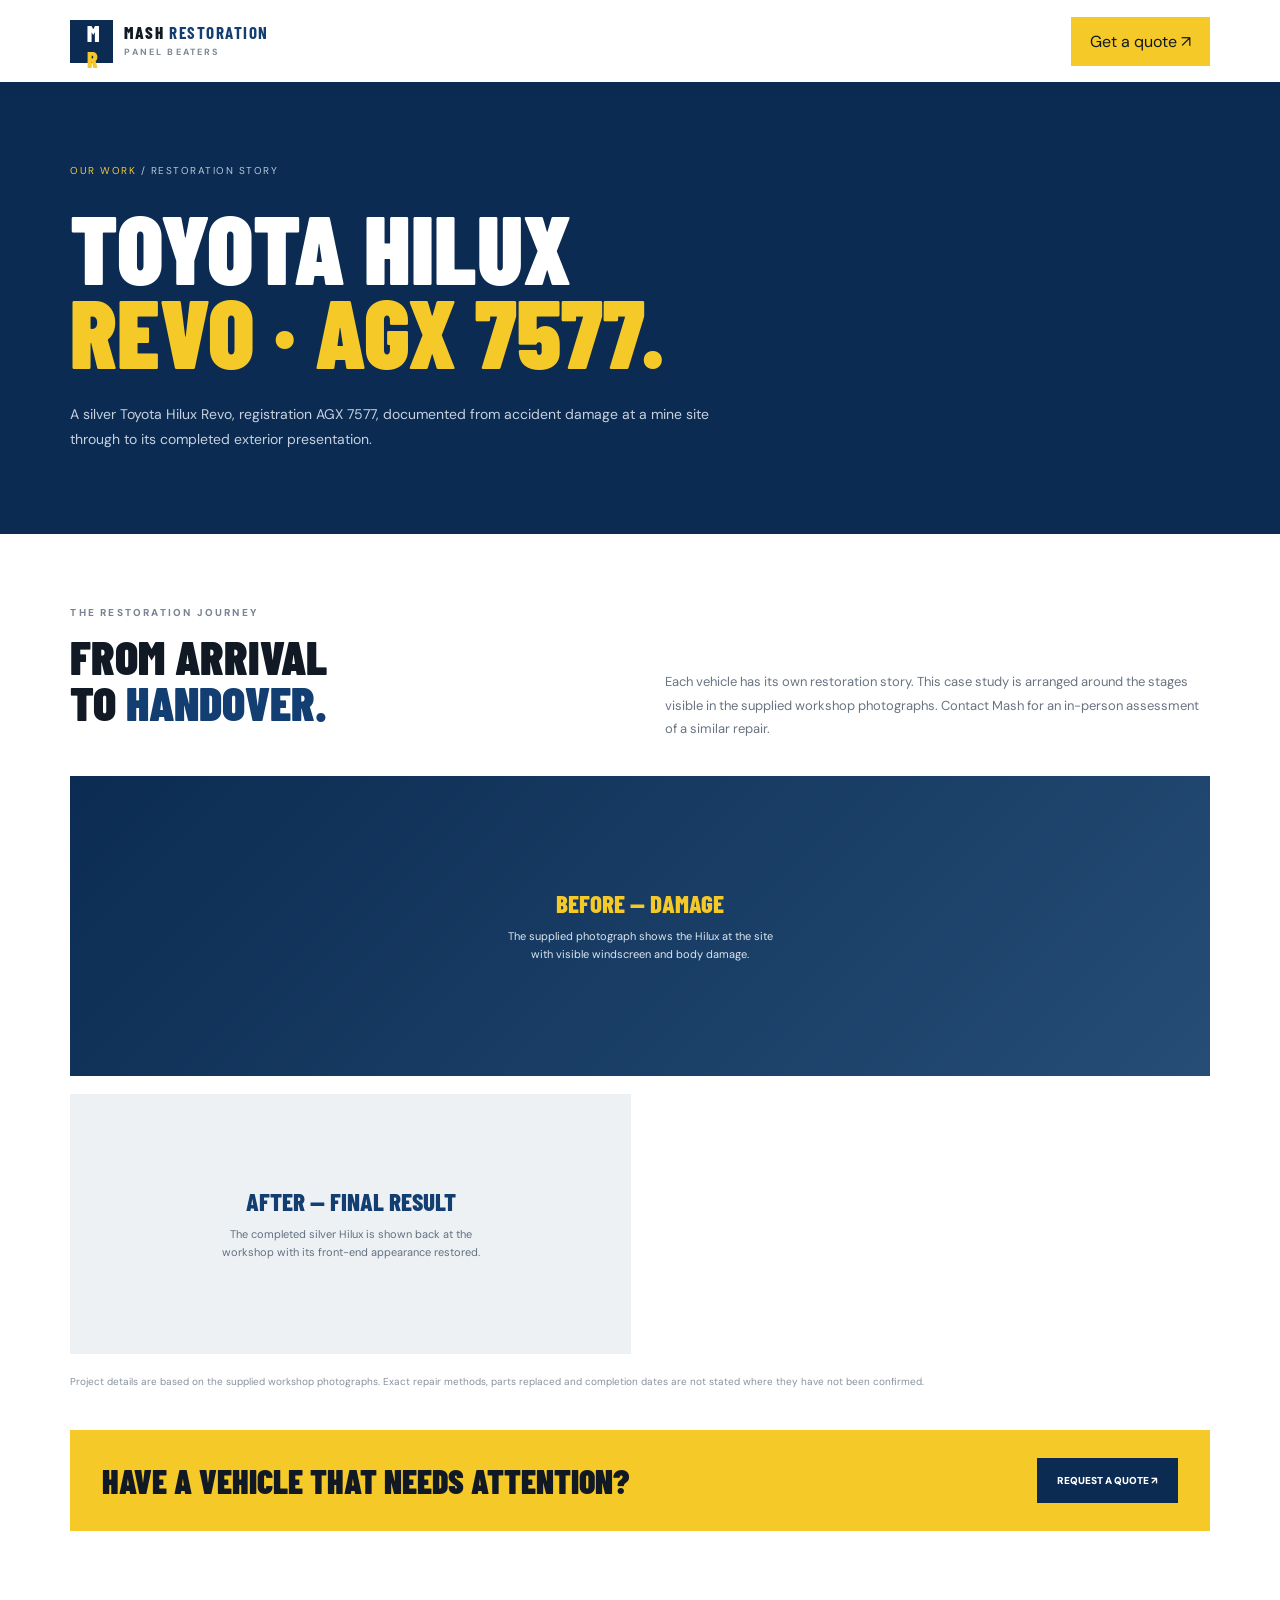
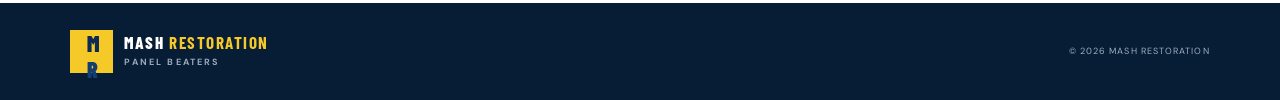
==== hilux-agx7577.html @ 25df12a5 "Add dedicated hilux-agx7577 case study" ====
<!doctype html><html lang="en"><head><meta charset="utf-8"><meta name="viewport" content="width=device-width,initial-scale=1"><meta name="theme-color" content="#0b2b52"><meta name="description" content="TOYOTA HILUX<br><em>REVO · AGX 7577.</em> restoration by Mash Restoration Panel Beaters, Bulawayo."><title>TOYOTA HILUX<br><em>REVO · AGX 7577.</em> | Mash Restoration</title><link rel="preconnect" href="https://fonts.googleapis.com"><link href="https://fonts.googleapis.com/css2?family=Barlow+Condensed:wght@500;600;700;800;900&family=DM+Sans:wght@400;500;600;700&display=swap" rel="stylesheet"><link rel="stylesheet" href="styles.css"><link rel="stylesheet" href="enhancements.css"></head><body><header class="site-header"><a class="brand" href="index.html"><span class="brand-mark">M<span>R</span></span><span class="brand-name">MASH <b>RESTORATION</b><small>PANEL BEATERS</small></span></a><a class="nav-cta" href="index.html#quote">Get a quote ↗</a></header><section class="detail-hero"><div class="section-wrap"><div class="detail-crumb"><a href="index.html#work">OUR WORK</a> / RESTORATION STORY</div><h1>TOYOTA HILUX<br><em>REVO · AGX 7577.</em></h1><p>A silver Toyota Hilux Revo, registration AGX 7577, documented from accident damage at a mine site through to its completed exterior presentation.</p></div></section><main class="detail-content section-wrap"><div class="detail-intro"><div><div class="section-kicker">THE RESTORATION JOURNEY</div><h2>FROM ARRIVAL<br>TO <span style="color:#123e72">HANDOVER.</span></h2></div><p>Each vehicle has its own restoration story. This case study is arranged around the stages visible in the supplied workshop photographs. Contact Mash for an in-person assessment of a similar repair.</p></div><div class="detail-photo-grid"><article class="detail-photo large"><div><strong>BEFORE — DAMAGE</strong><p>The supplied photograph shows the Hilux at the site with visible windscreen and body damage.</p></div></article><article class="detail-photo "><div><strong>AFTER — FINAL RESULT</strong><p>The completed silver Hilux is shown back at the workshop with its front-end appearance restored.</p></div></article></div><p class="detail-note">Project details are based on the supplied workshop photographs. Exact repair methods, parts replaced and completion dates are not stated where they have not been confirmed.</p><div class="detail-cta"><h2>HAVE A VEHICLE THAT NEEDS ATTENTION?</h2><a href="index.html#quote">REQUEST A QUOTE ↗</a></div></main><footer class="footer"><a class="brand brand-light" href="index.html"><span class="brand-mark">M<span>R</span></span><span class="brand-name">MASH <b>RESTORATION</b><small>PANEL BEATERS</small></span></a><span>© <span id="year"></span> MASH RESTORATION</span></footer><script>document.getElementById('year').textContent=new Date().getFullYear()</script></body></html>
---- styles.css ----
:root{--navy:#0b2b52;--blue:#123e72;--yellow:#f5c928;--ink:#111a24;--muted:#697481;--paper:#f4f5f6;--white:#fff;--line:#dce1e6}*{box-sizing:border-box}html{scroll-behavior:smooth;scroll-padding-top:90px}body{margin:0;color:var(--ink);font-family:"DM Sans",sans-serif;background:#fff}a{color:inherit;text-decoration:none}button,input,textarea,select{font:inherit}.topbar{height:34px;background:#071c35;color:#c9d5e2;display:flex;justify-content:space-between;align-items:center;padding:0 5.5%;font-size:10px;letter-spacing:.08em}.topbar a{color:var(--yellow);font-weight:700}.site-header{height:82px;padding:0 5.5%;display:flex;align-items:center;justify-content:space-between;background:#fff;position:sticky;top:0;z-index:30;box-shadow:0 2px 18px #0b2b520b}.brand{display:flex;align-items:center;gap:11px}.brand-mark{width:43px;height:43px;background:var(--navy);color:#fff;display:grid;place-items:center;font:900 22px "Barlow Condensed";letter-spacing:-2px;position:relative}.brand-mark span{color:var(--yellow)}.brand-name{font:800 17px "Barlow Condensed";letter-spacing:.09em;line-height:1.05}.brand-name b{color:var(--blue)}.brand-name small{display:block;font:700 9px "DM Sans";letter-spacing:.24em;margin-top:4px;color:#7d8791}.nav{display:flex;align-items:center;gap:34px;font-size:12px;font-weight:700}.nav>a:not(.nav-cta){color:#34404c}.nav>a:hover{color:var(--blue)}.nav-cta{background:var(--yellow);padding:14px 19px;color:#101820}.nav-cta span,.btn span{padding-left:14px}.menu-toggle{display:none;background:none;border:0;font-size:25px;color:var(--navy)}.hero{min-height:min(760px,calc(100vh - 116px));height:720px;max-height:850px;position:relative;overflow:hidden;background:#0a1c30;color:#fff;display:flex;align-items:center}.hero-video,.hero-shade{position:absolute;inset:0;width:100%;height:100%;object-fit:cover}.hero-video{opacity:.68}.hero-shade{background:linear-gradient(90deg,rgba(4,18,34,.95) 0%,rgba(5,24,45,.76) 46%,rgba(5,22,40,.16) 100%),linear-gradient(0deg,rgba(4,16,30,.52),transparent 50%)}.hero-content{position:relative;z-index:2;margin-left:10%;max-width:650px;padding:70px 24px 80px 0}.eyebrow,.section-kicker{font-size:10px;letter-spacing:.22em;font-weight:800}.eyebrow{color:var(--yellow);display:flex;align-items:center;gap:12px}.eyebrow i{width:28px;height:2px;background:var(--yellow)}h1,h2,h3,p{margin-top:0}.hero h1{font:900 clamp(58px,8vw,108px)/.84 "Barlow Condensed";letter-spacing:-.025em;margin:28px 0 25px}.hero h1 em,.section-head h2 em,.intro h2 em,.project-info h3 em,.quote-copy h2 em,.contact-grid h2 em,.process-grid h2 em{font-style:normal;color:var(--yellow)}.hero-content>p{max-width:460px;color:#d2dbe4;font-size:15px;line-height:1.8}.hero-actions{display:flex;gap:13px;margin-top:31px;flex-wrap:wrap}.btn{display:inline-flex;align-items:center;justify-content:center;min-height:50px;padding:0 22px;font-size:11px;font-weight:800;letter-spacing:.05em;border:0;cursor:pointer;transition:transform .2s,background .2s}.btn:hover{transform:translateY(-3px)}.btn-yellow{background:var(--yellow);color:#111b25}.btn-ghost{border:1px solid #ffffff75;color:#fff;background:#ffffff0d}.play{font-size:10px;margin-right:11px;color:var(--yellow)}.hero-proof{display:flex;align-items:center;gap:14px;margin-top:70px;font-size:9px;letter-spacing:.2em;color:#d4dce5}.proof-line{width:46px;height:1px;background:var(--yellow)}.hero-index{position:absolute;right:6%;bottom:48px;font-size:10px;letter-spacing:.18em;color:#d9e2eb}.hero-index b{font:700 25px "Barlow Condensed";color:var(--yellow);margin-right:10px}.hero-index span{margin-right:10px;color:#8191a2}.scroll-cue{position:absolute;left:5.5%;bottom:48px;color:#d8e1e9;font-size:9px;letter-spacing:.2em;writing-mode:vertical-rl;display:flex;gap:13px;align-items:center}.scroll-cue span{color:var(--yellow);font-size:18px}.section-wrap{width:min(1180px,89%);margin:auto}.intro{padding:118px 0 105px}.section-kicker{color:#788493}.intro-grid{display:grid;grid-template-columns:1.25fr .75fr;gap:8%;align-items:end;margin-top:26px}.intro h2,.section-head h2,.process-grid h2,.quote-copy h2,.contact-grid h2{font:900 clamp(42px,5.3vw,70px)/.9 "Barlow Condensed";letter-spacing:-.02em;margin:0}.intro h2 span{color:#aeb8c2}.intro h2 em{color:var(--blue)}.intro-copy{padding-bottom:5px}.lead{font-size:17px;line-height:1.6;font-weight:700;color:#263443}.intro-copy p:not(.lead){font-size:13px;line-height:1.8;color:var(--muted)}.text-link{font-size:11px;font-weight:800;border-bottom:2px solid var(--yellow);padding:0 0 8px;display:inline-block;margin-top:10px}.text-link span{margin-left:18px;color:var(--blue)}.stat-strip{margin-top:70px;border-top:1px solid var(--line);border-bottom:1px solid var(--line);display:grid;grid-template-columns:repeat(3,1fr)}.stat-strip>div{padding:24px 20px;border-right:1px solid var(--line);display:flex;align-items:center;gap:15px}.stat-strip>div:first-child{padding-left:0}.stat-strip>div:last-child{border:0}.stat-strip b{font:800 31px "Barlow Condensed";color:var(--blue)}.stat-strip span{font-size:9px;letter-spacing:.15em;font-weight:800;color:#637080}.services-section{background:var(--paper);padding:105px 0 115px}.section-head{display:flex;justify-content:space-between;align-items:end;gap:35px;margin-bottom:46px}.section-head h2{margin-top:22px}.section-head h2 em{color:var(--blue)}.section-head>p{max-width:300px;font-size:13px;line-height:1.8;color:var(--muted);margin:0 0 4px}.service-grid{display:grid;grid-template-columns:repeat(4,1fr);gap:1px;background:#dce2e8;border:1px solid #dce2e8}.service-card{background:#fff;min-height:285px;padding:28px 23px;position:relative;transition:background .25s,transform .25s}.service-card:hover{background:var(--navy);color:#fff;transform:translateY(-5px);z-index:1}.service-no{position:absolute;right:22px;top:25px;font:700 12px "Barlow Condensed";color:#9ba6b2}.service-icon{font-size:30px;color:#d5a900;margin:16px 0 27px}.service-card h3{font:800 25px "Barlow Condensed";margin-bottom:13px}.service-card p{font-size:12px;line-height:1.75;color:#718090;min-height:63px}.service-card:hover p{color:#c5d1df}.service-card>a{font-size:10px;font-weight:800;display:flex;justify-content:space-between;border-top:1px solid #e4e8ec;padding-top:16px;margin-top:23px}.service-card:hover>a{border-color:#ffffff35}.service-card>a b{color:#d5a900}.work-section{padding:112px 0 120px}.work-section .section-head h2 em{color:var(--blue)}.featured-project{display:grid;grid-template-columns:1.25fr .75fr;background:var(--navy);color:#fff;min-height:430px}.project-photo{position:relative;overflow:hidden;min-height:430px}.project-photo img{width:100%;height:100%;position:absolute;inset:0;object-fit:cover;transition:transform .6s}.featured-project:hover img{transform:scale(1.04)}.photo-tag{position:absolute;left:24px;bottom:24px;background:var(--yellow);color:#111b25;font-size:9px;letter-spacing:.12em;font-weight:800;padding:12px 14px}.project-info{padding:58px 9%;display:flex;flex-direction:column;align-items:flex-start;justify-content:center}.project-meta{font-size:9px;letter-spacing:.15em;color:#aebed0;font-weight:800}.project-meta span{color:var(--yellow);margin-left:13px}.project-info h3{font:900 clamp(39px,5vw,62px)/.9 "Barlow Condensed";margin:25px 0}.project-info h3 em{color:var(--yellow)}.project-info p{font-size:13px;line-height:1.8;color:#c0ccda;max-width:300px}.project-link{border-top:1px solid #ffffff40;padding-top:17px;margin-top:18px;width:100%;font-size:10px;letter-spacing:.12em;font-weight:800}.project-link b{float:right;color:var(--yellow)}.work-note{margin-top:19px;display:flex;align-items:center;gap:10px;font-size:11px;color:#7a8794}.yellow-dot{width:7px;height:7px;border-radius:50%;background:var(--yellow)}.process-section{background:var(--navy);color:#fff;padding:105px 0}.process-grid{display:grid;grid-template-columns:.8fr 1.2fr;gap:10%}.process-grid .section-kicker{color:#b6c6d6}.process-grid h2{margin:25px 0}.process-grid h2 em{color:var(--yellow)}.muted{font-size:13px;line-height:1.8;color:#c0ccda;max-width:330px;margin:22px 0 30px}.steps{border-top:1px solid #ffffff35}.step{display:grid;grid-template-columns:48px 1fr;gap:22px;padding:23px 0;border-bottom:1px solid #ffffff35}.step>b{font:800 25px "Barlow Condensed";color:var(--yellow)}.step h3{font:700 21px "Barlow Condensed";margin:0 0 6px}.step p{font-size:12px;color:#bdc9d6;margin:0;line-height:1.7}.quote-section{padding:110px 0}.quote-panel{display:grid;grid-template-columns:.85fr 1.15fr;background:#f1f3f5}.quote-copy{background:var(--navy);color:#fff;padding:55px 10%}.quote-copy .section-kicker{color:#b9c9d8}.quote-copy h2{font-size:clamp(40px,5vw,62px);margin:28px 0}.quote-copy h2 em{color:var(--yellow)}.quote-copy>p{font-size:13px;line-height:1.8;color:#c2ceda;max-width:320px}.contact-mini{border-top:1px solid #ffffff45;margin-top:55px;padding-top:20px;display:flex;flex-direction:column;gap:8px}.contact-mini span{font-size:9px;letter-spacing:.16em;color:#b9c9d8;margin-bottom:5px}.contact-mini b{font:700 19px "Barlow Condensed"}.quote-form{padding:48px 8%;display:flex;flex-direction:column;gap:17px}.form-row{display:grid;grid-template-columns:1fr 1fr;gap:16px}.quote-form label{display:flex;flex-direction:column;gap:8px;font-size:10px;font-weight:800;color:#44505c}.quote-form input,.quote-form select,.quote-form textarea{width:100%;border:1px solid #d8dfe5;background:#fff;padding:13px 14px;font-size:12px;color:#182432;outline:none;border-radius:0}.quote-form input:focus,.quote-form select:focus,.quote-form textarea:focus{border-color:var(--blue);box-shadow:0 0 0 2px #123e7210}.quote-form textarea{resize:vertical}.submit-btn{align-self:flex-start}.quote-form small{font-size:10px;color:#7d8994;line-height:1.6}.contact-section{padding:15px 0 110px}.contact-grid{display:grid;grid-template-columns:1fr 1fr;gap:10%;align-items:center;margin-top:28px}.contact-grid h2{font-size:clamp(43px,5vw,65px)}.contact-grid h2 em{color:var(--blue)}.contact-grid>div:first-child>p{font-size:13px;color:var(--muted);margin:22px 0 25px}.btn-blue{background:var(--blue);color:#fff}.contact-details{display:grid;grid-template-columns:1fr 1fr;gap:28px 20px;border-left:1px solid var(--line);padding-left:10%}.contact-details div{display:flex;flex-direction:column;gap:8px}.contact-details span{font-size:9px;letter-spacing:.15em;font-weight:800;color:#8a95a0}.contact-details b,.contact-details a{font-size:12px;line-height:1.7}.contact-details a:hover{color:var(--blue)}.footer{background:#071c35;color:#d5dfeb;padding:27px 5.5%;display:flex;align-items:center;justify-content:space-between;gap:20px}.brand-light .brand-mark{background:var(--yellow);color:var(--navy)}.brand-light .brand-mark span{color:var(--blue)}.brand-light .brand-name{color:#fff}.brand-light .brand-name b{color:var(--yellow)}.brand-light .brand-name small{color:#9babbc}.footer>span{font-size:9px;letter-spacing:.12em;color:#9eafc1}.whatsapp-float{position:fixed;right:22px;bottom:23px;width:52px;height:52px;border-radius:50%;background:#1eae65;color:#fff;display:grid;place-items:center;font-size:25px;z-index:35;box-shadow:0 8px 30px #00172d38}.assistant-launch{position:fixed;right:22px;bottom:88px;z-index:34;border:0;background:var(--yellow);color:#101820;padding:12px 17px;display:flex;gap:9px;align-items:center;box-shadow:0 8px 25px #00172d25;cursor:pointer;font-size:11px;font-weight:800}.assistant-launch span{font-size:17px}.assistant-panel{position:fixed;right:22px;bottom:145px;width:min(360px,calc(100vw - 28px));height:440px;background:#fff;z-index:36;box-shadow:0 18px 65px #00172d40;display:none;flex-direction:column;border:1px solid #e1e6eb}.assistant-panel.open{display:flex}.assistant-head{background:var(--navy);color:#fff;padding:17px;display:flex;justify-content:space-between;align-items:center}.assistant-head b{font-size:11px;letter-spacing:.08em}.assistant-head small{display:block;font-size:9px;color:#b8c7d6;margin-top:5px}.assistant-head button{background:none;border:0;color:#fff;font-size:25px;cursor:pointer}.assistant-messages{padding:17px;overflow:auto;flex:1;background:#f6f7f8}.assistant-bubble{background:#fff;padding:13px;font-size:12px;line-height:1.65;max-width:90%;box-shadow:0 2px 8px #00172d0b}.assistant-bubble.user{background:#e5eef8;margin:12px 0 12px auto}.quick-prompts{display:flex;flex-wrap:wrap;gap:7px;margin-top:14px}.quick-prompts button{border:1px solid #ccd6df;background:#fff;padding:8px 10px;font-size:10px;cursor:pointer}.assistant-panel form{display:flex;border-top:1px solid #e3e7eb;padding:10px;gap:8px}.assistant-panel input{flex:1;border:1px solid #d9e0e6;padding:10px;font-size:11px;min-width:0}.assistant-panel form button{width:38px;background:var(--yellow);border:0;font-size:18px}.assistant-foot{font-size:9px;color:#7c8792;padding:0 12px 12px;background:#fff}.assistant-panel[aria-hidden="true"]{pointer-events:none}
@media(max-width:900px){.nav{gap:18px}.service-grid{grid-template-columns:repeat(2,1fr)}.featured-project{grid-template-columns:1fr 1fr}.project-info{padding:40px 8%}.quote-panel{grid-template-columns:1fr 1.15fr}.quote-copy{padding:45px 8%}.process-grid{gap:6%}}
@media(max-width:680px){.topbar{padding:0 5%;font-size:8px}.topbar span:nth-child(2){display:none}.site-header{height:70px;padding:0 5%}.menu-toggle{display:block}.nav{display:none;position:absolute;top:70px;left:0;right:0;background:#fff;padding:18px 5% 24px;box-shadow:0 12px 18px #0b2b5216;flex-direction:column;align-items:stretch;gap:0}.nav.open{display:flex}.nav>a{padding:14px 0;border-bottom:1px solid #edf0f2}.nav .nav-cta{padding:14px;margin-top:10px;border:0;text-align:center}.hero{height:690px;min-height:620px}.hero-video{object-position:60% center}.hero-shade{background:linear-gradient(90deg,#06192feF 0%,#06192fbb 70%,#06192f77 100%),linear-gradient(0deg,#06192f77,transparent)}.hero-content{margin-left:6%;padding:40px 6% 65px 0}.hero h1{font-size:clamp(57px,17vw,84px)}.hero-content>p{font-size:13px}.hero-proof{margin-top:50px;font-size:8px}.hero-index{right:6%;bottom:28px}.scroll-cue{display:none}.section-wrap{width:88%}.intro,.services-section,.work-section,.process-section,.quote-section{padding:75px 0}.intro-grid,.process-grid,.contact-grid{grid-template-columns:1fr;gap:28px}.intro h2,.section-head h2,.process-grid h2,.quote-copy h2,.contact-grid h2{font-size:49px}.intro-copy{max-width:500px}.stat-strip{margin-top:42px;grid-template-columns:1fr}.stat-strip>div{padding:14px 0;border-right:0;border-bottom:1px solid var(--line)}.stat-strip>div:last-child{border:0}.stat-strip b{font-size:25px}.section-head{display:block;margin-bottom:30px}.section-head>p{margin-top:20px}.service-grid{grid-template-columns:1fr}.service-card{min-height:235px;padding:25px}.service-card p{min-height:0}.featured-project{grid-template-columns:1fr}.project-photo{min-height:280px}.project-info{padding:35px 28px}.project-info h3{font-size:55px}.process-grid .btn{margin-bottom:18px}.step{grid-template-columns:38px 1fr;gap:14px}.quote-panel{grid-template-columns:1fr}.quote-copy{padding:38px 8%}.contact-mini{margin-top:32px}.quote-form{padding:32px 7%}.form-row{grid-template-columns:1fr}.contact-grid{gap:38px}.contact-details{padding-left:0;border-left:0;border-top:1px solid var(--line);padding-top:28px;gap:24px 12px}.footer{padding:25px 6%;flex-wrap:wrap}.footer>span:nth-child(2){display:none}.assistant-launch{right:14px;bottom:80px}.whatsapp-float{right:14px;bottom:17px}.assistant-panel{right:10px;bottom:140px}}
@media(prefers-reduced-motion:reduce){html{scroll-behavior:auto}*,*:before,*:after{transition:none!important;animation:none!important}}
---- enhancements.css ----
.case-grid{display:grid;grid-template-columns:repeat(3,1fr);gap:18px}.case-card{display:block;background:#f1f3f5;color:var(--ink);overflow:hidden;transition:transform .25s,box-shadow .25s}.case-card:hover{transform:translateY(-5px);box-shadow:0 18px 40px #06192f18}.case-image{height:245px;position:relative;overflow:hidden;background:linear-gradient(135deg,#173f69,#071c35)}.case-image:before{content:"";position:absolute;inset:0;background:linear-gradient(145deg,transparent 30%,#f5c92833 30.3%,transparent 31%),linear-gradient(25deg,transparent 60%,#ffffff18 60.3%,transparent 61%)}.case-image:after{content:"";position:absolute;inset:0;background:linear-gradient(0deg,#071c35bb,transparent 60%)}.case-one{background:linear-gradient(135deg,#9ba7b4,#e6e8eb 45%,#243a52)}.case-two{background:linear-gradient(135deg,#64788e,#b9c1ca 45%,#142c46)}.case-three{background:linear-gradient(135deg,#c7cbd0,#f4f5f6 50%,#1c395b)}.case-image span{position:absolute;z-index:2;left:18px;bottom:16px;background:var(--yellow);padding:9px 12px;font-size:9px;font-weight:900;letter-spacing:.12em;color:#101820}.case-body{padding:24px 23px 25px}.case-meta{font-size:9px;font-weight:800;letter-spacing:.13em;color:#788493}.case-body h3{font:900 34px/.95 "Barlow Condensed";margin:14px 0}.case-body h3 em{font-style:normal;color:var(--blue)}.case-body p{font-size:12px;line-height:1.7;color:#697481;min-height:42px}.case-body>b{display:block;border-top:1px solid #dce1e6;padding-top:15px;font-size:9px;letter-spacing:.12em}.case-body>b span{float:right;color:#b38d00}.detail-hero{background:var(--navy);color:#fff;padding:82px 0 68px}.detail-hero h1{font:900 clamp(52px,8vw,96px)/.88 "Barlow Condensed";margin:28px 0}.detail-hero h1 em{font-style:normal;color:var(--yellow)}.detail-hero p{max-width:650px;color:#c5d1de;font-size:14px;line-height:1.8}.detail-crumb{font-size:10px;letter-spacing:.15em;color:#b9c8d7}.detail-crumb a{color:var(--yellow)}.detail-content{padding:72px 0}.detail-intro{display:grid;grid-template-columns:1fr 1fr;gap:50px;align-items:end;margin-bottom:35px}.detail-intro h2{font:900 48px/.95 "Barlow Condensed";margin:15px 0}.detail-intro p{font-size:13px;line-height:1.8;color:#697481;margin:0}.detail-photo-grid{display:grid;grid-template-columns:repeat(2,1fr);gap:18px}.detail-photo{background:#eef1f4;min-height:260px;display:flex;align-items:center;justify-content:center;padding:26px;text-align:center;color:#607080}.detail-photo strong{display:block;color:var(--blue);font:800 25px "Barlow Condensed";margin-bottom:10px}.detail-photo p{font-size:11px;line-height:1.6;max-width:270px;margin:0}.detail-photo.large{grid-column:1/-1;min-height:300px;background:linear-gradient(135deg,#0b2b52,#254d76);color:#dce6ef}.detail-photo.large strong{color:var(--yellow)}.detail-note{font-size:10px;color:#87929e;line-height:1.6;margin:20px 0 0}.detail-cta{background:var(--yellow);padding:28px 32px;margin-top:40px;display:flex;align-items:center;justify-content:space-between;gap:20px}.detail-cta h2{font:900 34px "Barlow Condensed";margin:0}.detail-cta a{background:var(--navy);color:#fff;padding:16px 20px;font-size:10px;font-weight:900;white-space:nowrap}@media(max-width:760px){.case-grid{grid-template-columns:1fr}.case-image{height:220px}.detail-intro{grid-template-columns:1fr;gap:16px}.detail-photo-grid{grid-template-columns:1fr}.detail-photo.large{grid-column:auto}.detail-cta{display:block;padding:25px}.detail-cta a{display:inline-block;margin-top:18px}.detail-hero{padding:60px 0 50px}.detail-content{padding:55px 0}}
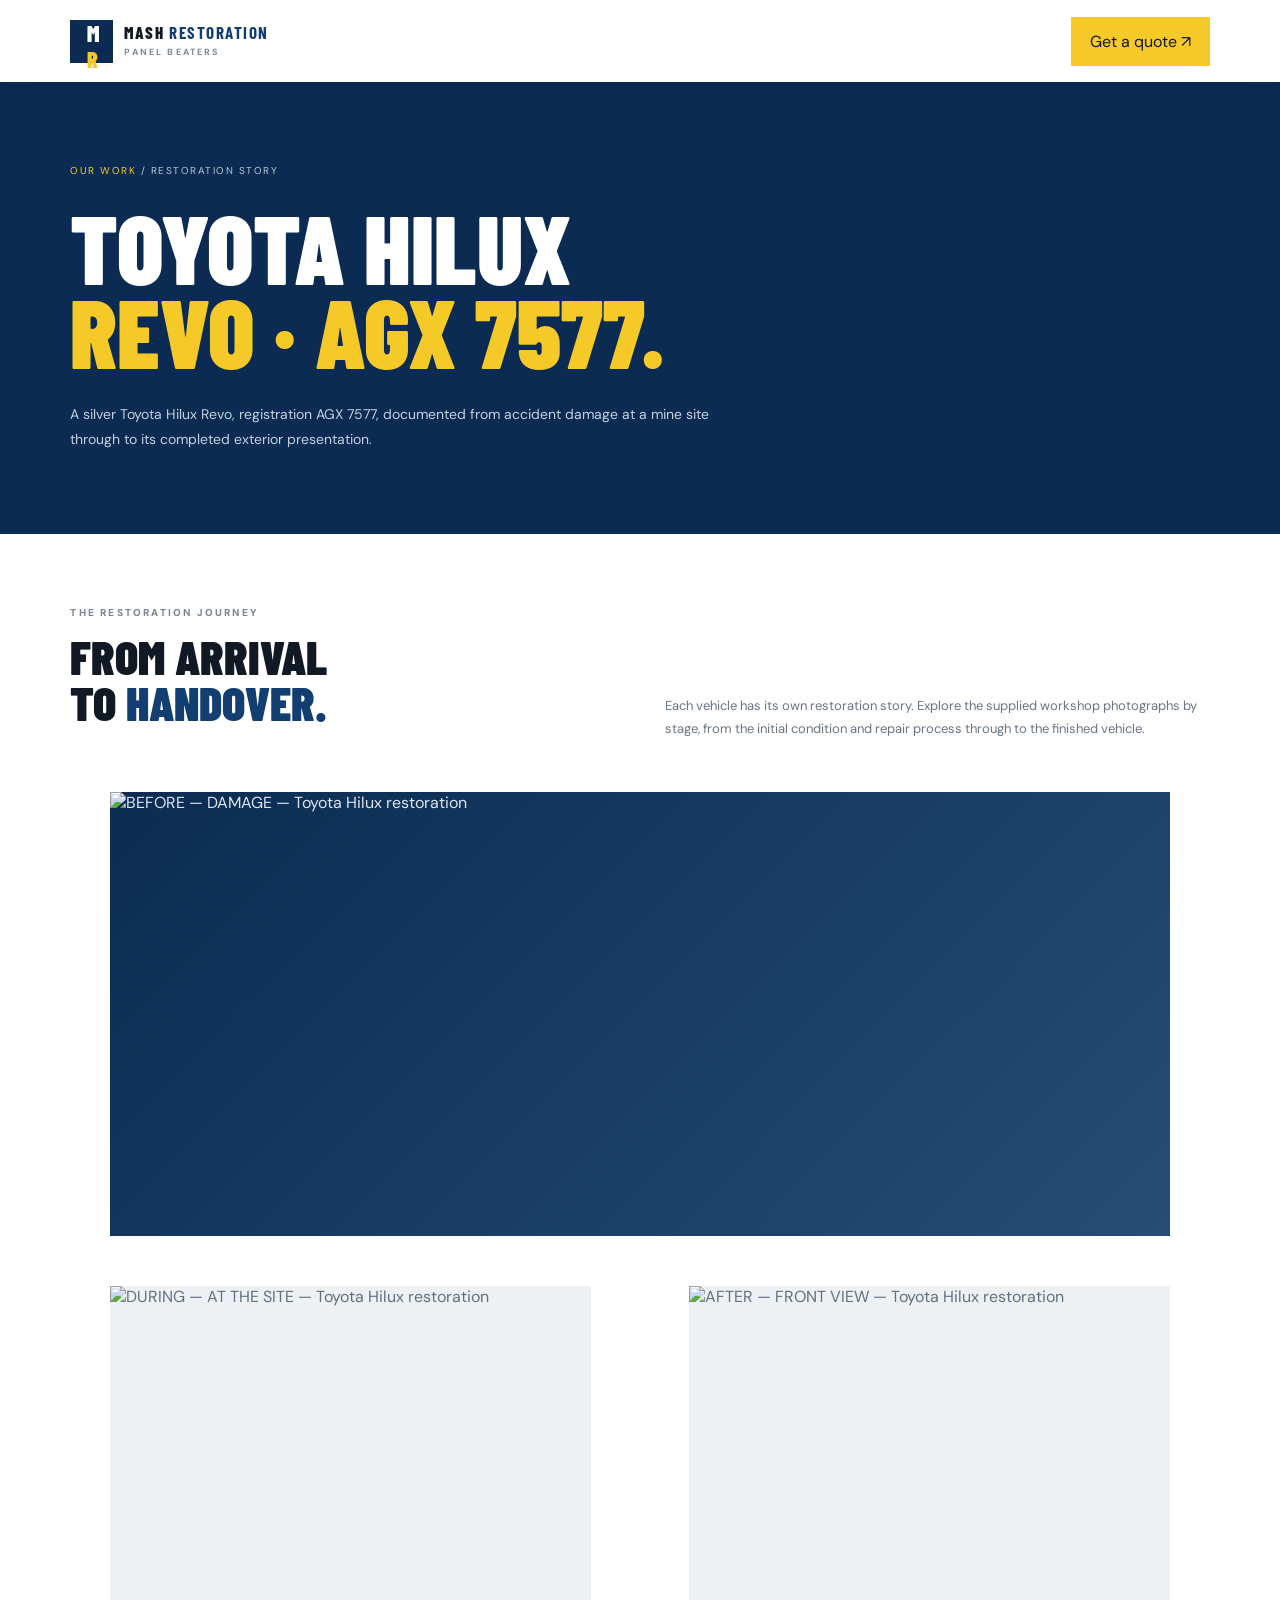
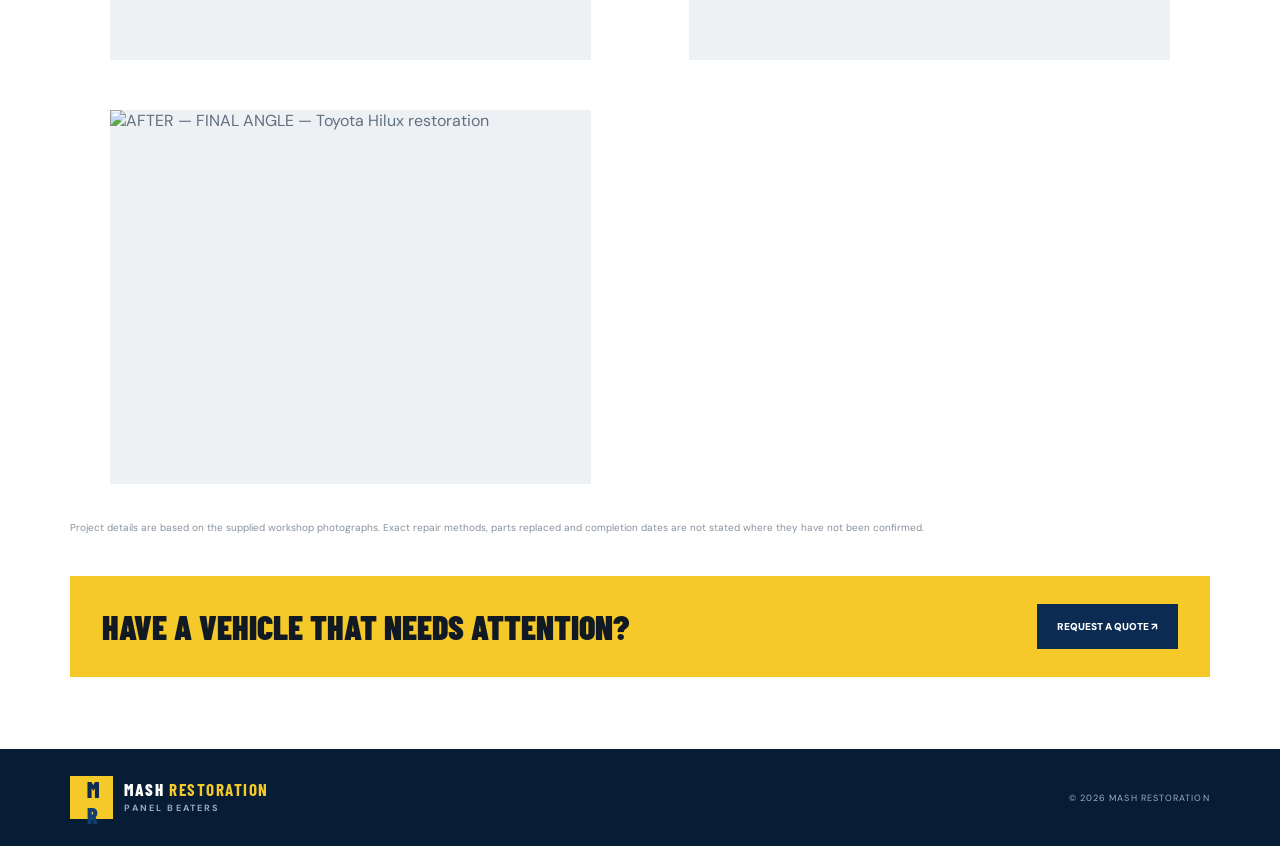
==== commit 4e7ee440: "Add supplied photo stages to hilux-agx7577.html case study" ====
--- a/hilux-agx7577.html
+++ b/hilux-agx7577.html
@@ -1 +1 @@
-<!doctype html><html lang="en"><head><meta charset="utf-8"><meta name="viewport" content="width=device-width,initial-scale=1"><meta name="theme-color" content="#0b2b52"><meta name="description" content="TOYOTA HILUX<br><em>REVO · AGX 7577.</em> restoration by Mash Restoration Panel Beaters, Bulawayo."><title>TOYOTA HILUX<br><em>REVO · AGX 7577.</em> | Mash Restoration</title><link rel="preconnect" href="https://fonts.googleapis.com"><link href="https://fonts.googleapis.com/css2?family=Barlow+Condensed:wght@500;600;700;800;900&family=DM+Sans:wght@400;500;600;700&display=swap" rel="stylesheet"><link rel="stylesheet" href="styles.css"><link rel="stylesheet" href="enhancements.css"></head><body><header class="site-header"><a class="brand" href="index.html"><span class="brand-mark">M<span>R</span></span><span class="brand-name">MASH <b>RESTORATION</b><small>PANEL BEATERS</small></span></a><a class="nav-cta" href="index.html#quote">Get a quote ↗</a></header><section class="detail-hero"><div class="section-wrap"><div class="detail-crumb"><a href="index.html#work">OUR WORK</a> / RESTORATION STORY</div><h1>TOYOTA HILUX<br><em>REVO · AGX 7577.</em></h1><p>A silver Toyota Hilux Revo, registration AGX 7577, documented from accident damage at a mine site through to its completed exterior presentation.</p></div></section><main class="detail-content section-wrap"><div class="detail-intro"><div><div class="section-kicker">THE RESTORATION JOURNEY</div><h2>FROM ARRIVAL<br>TO <span style="color:#123e72">HANDOVER.</span></h2></div><p>Each vehicle has its own restoration story. This case study is arranged around the stages visible in the supplied workshop photographs. Contact Mash for an in-person assessment of a similar repair.</p></div><div class="detail-photo-grid"><article class="detail-photo large"><div><strong>BEFORE — DAMAGE</strong><p>The supplied photograph shows the Hilux at the site with visible windscreen and body damage.</p></div></article><article class="detail-photo "><div><strong>AFTER — FINAL RESULT</strong><p>The completed silver Hilux is shown back at the workshop with its front-end appearance restored.</p></div></article></div><p class="detail-note">Project details are based on the supplied workshop photographs. Exact repair methods, parts replaced and completion dates are not stated where they have not been confirmed.</p><div class="detail-cta"><h2>HAVE A VEHICLE THAT NEEDS ATTENTION?</h2><a href="index.html#quote">REQUEST A QUOTE ↗</a></div></main><footer class="footer"><a class="brand brand-light" href="index.html"><span class="brand-mark">M<span>R</span></span><span class="brand-name">MASH <b>RESTORATION</b><small>PANEL BEATERS</small></span></a><span>© <span id="year"></span> MASH RESTORATION</span></footer><script>document.getElementById('year').textContent=new Date().getFullYear()</script></body></html>+<!doctype html><html lang="en"><head><meta charset="utf-8"><meta name="viewport" content="width=device-width,initial-scale=1"><meta name="theme-color" content="#0b2b52"><meta name="description" content="TOYOTA HILUXREVO · AGX 7577. restoration by Mash Restoration Panel Beaters, Bulawayo."><title>TOYOTA HILUXREVO · AGX 7577. | Mash Restoration</title><link rel="preconnect" href="https://fonts.googleapis.com"><link href="https://fonts.googleapis.com/css2?family=Barlow+Condensed:wght@500;600;700;800;900&family=DM+Sans:wght@400;500;600;700&display=swap" rel="stylesheet"><link rel="stylesheet" href="styles.css"><link rel="stylesheet" href="enhancements.css"></head><body><header class="site-header"><a class="brand" href="index.html"><span class="brand-mark">M<span>R</span></span><span class="brand-name">MASH <b>RESTORATION</b><small>PANEL BEATERS</small></span></a><a class="nav-cta" href="index.html#quote">Get a quote ↗</a></header><section class="detail-hero"><div class="section-wrap"><div class="detail-crumb"><a href="index.html#work">OUR WORK</a> / RESTORATION STORY</div><h1>TOYOTA HILUX<br><em>REVO · AGX 7577.</em></h1><p>A silver Toyota Hilux Revo, registration AGX 7577, documented from accident damage at a mine site through to its completed exterior presentation.</p></div></section><main class="detail-content section-wrap"><div class="detail-intro"><div><div class="section-kicker">THE RESTORATION JOURNEY</div><h2>FROM ARRIVAL<br>TO <span style="color:#123e72">HANDOVER.</span></h2></div><p>Each vehicle has its own restoration story. Explore the supplied workshop photographs by stage, from the initial condition and repair process through to the finished vehicle.</p></div><div class="detail-photo-grid"><figure class="detail-photo large"><img src="assets/hilux-revo-agx7577-before.jpg" alt="BEFORE — DAMAGE — Toyota Hilux restoration"><figcaption><strong>BEFORE — DAMAGE</strong><p>The supplied photograph shows windscreen and body damage on the Hilux at the site.</p></figcaption></figure><figure class="detail-photo "><img src="assets/hilux-revo-agx7577-at-site.jpg" alt="DURING — AT THE SITE — Toyota Hilux restoration"><figcaption><strong>DURING — AT THE SITE</strong><p>The vehicle is shown covered at the mine-site location during the restoration journey.</p></figcaption></figure><figure class="detail-photo "><img src="assets/hilux-revo-agx7577-after-front.jpg" alt="AFTER — FRONT VIEW — Toyota Hilux restoration"><figcaption><strong>AFTER — FRONT VIEW</strong><p>The completed silver Hilux photographed at the workshop.</p></figcaption></figure><figure class="detail-photo "><img src="assets/hilux-revo-agx7577-after-angle.jpg" alt="AFTER — FINAL ANGLE — Toyota Hilux restoration"><figcaption><strong>AFTER — FINAL ANGLE</strong><p>An additional view of the finished Revo and its restored front-end presentation.</p></figcaption></figure></div><p class="detail-note">Project details are based on the supplied workshop photographs. Exact repair methods, parts replaced and completion dates are not stated where they have not been confirmed.</p><div class="detail-cta"><h2>HAVE A VEHICLE THAT NEEDS ATTENTION?</h2><a href="index.html#quote">REQUEST A QUOTE ↗</a></div></main><footer class="footer"><a class="brand brand-light" href="index.html"><span class="brand-mark">M<span>R</span></span><span class="brand-name">MASH <b>RESTORATION</b><small>PANEL BEATERS</small></span></a><span>© <span id="year"></span> MASH RESTORATION</span></footer><script>document.getElementById('year').textContent=new Date().getFullYear()</script></body></html>
--- a/enhancements.css
+++ b/enhancements.css
@@ -1 +1 @@
-.case-grid{display:grid;grid-template-columns:repeat(3,1fr);gap:18px}.case-card{display:block;background:#f1f3f5;color:var(--ink);overflow:hidden;transition:transform .25s,box-shadow .25s}.case-card:hover{transform:translateY(-5px);box-shadow:0 18px 40px #06192f18}.case-image{height:245px;position:relative;overflow:hidden;background:linear-gradient(135deg,#173f69,#071c35)}.case-image:before{content:"";position:absolute;inset:0;background:linear-gradient(145deg,transparent 30%,#f5c92833 30.3%,transparent 31%),linear-gradient(25deg,transparent 60%,#ffffff18 60.3%,transparent 61%)}.case-image:after{content:"";position:absolute;inset:0;background:linear-gradient(0deg,#071c35bb,transparent 60%)}.case-one{background:linear-gradient(135deg,#9ba7b4,#e6e8eb 45%,#243a52)}.case-two{background:linear-gradient(135deg,#64788e,#b9c1ca 45%,#142c46)}.case-three{background:linear-gradient(135deg,#c7cbd0,#f4f5f6 50%,#1c395b)}.case-image span{position:absolute;z-index:2;left:18px;bottom:16px;background:var(--yellow);padding:9px 12px;font-size:9px;font-weight:900;letter-spacing:.12em;color:#101820}.case-body{padding:24px 23px 25px}.case-meta{font-size:9px;font-weight:800;letter-spacing:.13em;color:#788493}.case-body h3{font:900 34px/.95 "Barlow Condensed";margin:14px 0}.case-body h3 em{font-style:normal;color:var(--blue)}.case-body p{font-size:12px;line-height:1.7;color:#697481;min-height:42px}.case-body>b{display:block;border-top:1px solid #dce1e6;padding-top:15px;font-size:9px;letter-spacing:.12em}.case-body>b span{float:right;color:#b38d00}.detail-hero{background:var(--navy);color:#fff;padding:82px 0 68px}.detail-hero h1{font:900 clamp(52px,8vw,96px)/.88 "Barlow Condensed";margin:28px 0}.detail-hero h1 em{font-style:normal;color:var(--yellow)}.detail-hero p{max-width:650px;color:#c5d1de;font-size:14px;line-height:1.8}.detail-crumb{font-size:10px;letter-spacing:.15em;color:#b9c8d7}.detail-crumb a{color:var(--yellow)}.detail-content{padding:72px 0}.detail-intro{display:grid;grid-template-columns:1fr 1fr;gap:50px;align-items:end;margin-bottom:35px}.detail-intro h2{font:900 48px/.95 "Barlow Condensed";margin:15px 0}.detail-intro p{font-size:13px;line-height:1.8;color:#697481;margin:0}.detail-photo-grid{display:grid;grid-template-columns:repeat(2,1fr);gap:18px}.detail-photo{background:#eef1f4;min-height:260px;display:flex;align-items:center;justify-content:center;padding:26px;text-align:center;color:#607080}.detail-photo strong{display:block;color:var(--blue);font:800 25px "Barlow Condensed";margin-bottom:10px}.detail-photo p{font-size:11px;line-height:1.6;max-width:270px;margin:0}.detail-photo.large{grid-column:1/-1;min-height:300px;background:linear-gradient(135deg,#0b2b52,#254d76);color:#dce6ef}.detail-photo.large strong{color:var(--yellow)}.detail-note{font-size:10px;color:#87929e;line-height:1.6;margin:20px 0 0}.detail-cta{background:var(--yellow);padding:28px 32px;margin-top:40px;display:flex;align-items:center;justify-content:space-between;gap:20px}.detail-cta h2{font:900 34px "Barlow Condensed";margin:0}.detail-cta a{background:var(--navy);color:#fff;padding:16px 20px;font-size:10px;font-weight:900;white-space:nowrap}@media(max-width:760px){.case-grid{grid-template-columns:1fr}.case-image{height:220px}.detail-intro{grid-template-columns:1fr;gap:16px}.detail-photo-grid{grid-template-columns:1fr}.detail-photo.large{grid-column:auto}.detail-cta{display:block;padding:25px}.detail-cta a{display:inline-block;margin-top:18px}.detail-hero{padding:60px 0 50px}.detail-content{padding:55px 0}}+.case-grid{display:grid;grid-template-columns:repeat(3,1fr);gap:18px}.case-card{display:block;background:#f1f3f5;color:var(--ink);overflow:hidden;transition:transform .25s,box-shadow .25s}.case-card:hover{transform:translateY(-5px);box-shadow:0 18px 40px #06192f18}.case-image{height:245px;position:relative;overflow:hidden;background:linear-gradient(135deg,#173f69,#071c35)}.case-image:before{content:"";position:absolute;inset:0;background:linear-gradient(145deg,transparent 30%,#f5c92833 30.3%,transparent 31%),linear-gradient(25deg,transparent 60%,#ffffff18 60.3%,transparent 61%)}.case-image:after{content:"";position:absolute;inset:0;background:linear-gradient(0deg,#071c35bb,transparent 60%)}.case-one{background:linear-gradient(135deg,#9ba7b4,#e6e8eb 45%,#243a52)}.case-two{background:linear-gradient(135deg,#64788e,#b9c1ca 45%,#142c46)}.case-three{background:linear-gradient(135deg,#c7cbd0,#f4f5f6 50%,#1c395b)}.case-image span{position:absolute;z-index:2;left:18px;bottom:16px;background:var(--yellow);padding:9px 12px;font-size:9px;font-weight:900;letter-spacing:.12em;color:#101820}.case-body{padding:24px 23px 25px}.case-meta{font-size:9px;font-weight:800;letter-spacing:.13em;color:#788493}.case-body h3{font:900 34px/.95 "Barlow Condensed";margin:14px 0}.case-body h3 em{font-style:normal;color:var(--blue)}.case-body p{font-size:12px;line-height:1.7;color:#697481;min-height:42px}.case-body>b{display:block;border-top:1px solid #dce1e6;padding-top:15px;font-size:9px;letter-spacing:.12em}.case-body>b span{float:right;color:#b38d00}.detail-hero{background:var(--navy);color:#fff;padding:82px 0 68px}.detail-hero h1{font:900 clamp(52px,8vw,96px)/.88 "Barlow Condensed";margin:28px 0}.detail-hero h1 em{font-style:normal;color:var(--yellow)}.detail-hero p{max-width:650px;color:#c5d1de;font-size:14px;line-height:1.8}.detail-crumb{font-size:10px;letter-spacing:.15em;color:#b9c8d7}.detail-crumb a{color:var(--yellow)}.detail-content{padding:72px 0}.detail-intro{display:grid;grid-template-columns:1fr 1fr;gap:50px;align-items:end;margin-bottom:35px}.detail-intro h2{font:900 48px/.95 "Barlow Condensed";margin:15px 0}.detail-intro p{font-size:13px;line-height:1.8;color:#697481;margin:0}.detail-photo-grid{display:grid;grid-template-columns:repeat(2,1fr);gap:18px}.detail-photo{background:#eef1f4;min-height:260px;display:flex;align-items:center;justify-content:center;padding:26px;text-align:center;color:#607080}.detail-photo strong{display:block;color:var(--blue);font:800 25px "Barlow Condensed";margin-bottom:10px}.detail-photo p{font-size:11px;line-height:1.6;max-width:270px;margin:0}.detail-photo.large{grid-column:1/-1;min-height:300px;background:linear-gradient(135deg,#0b2b52,#254d76);color:#dce6ef}.detail-photo.large strong{color:var(--yellow)}.detail-note{font-size:10px;color:#87929e;line-height:1.6;margin:20px 0 0}.detail-cta{background:var(--yellow);padding:28px 32px;margin-top:40px;display:flex;align-items:center;justify-content:space-between;gap:20px}.detail-cta h2{font:900 34px "Barlow Condensed";margin:0}.detail-cta a{background:var(--navy);color:#fff;padding:16px 20px;font-size:10px;font-weight:900;white-space:nowrap}@media(max-width:760px){.case-grid{grid-template-columns:1fr}.case-image{height:220px}.detail-intro{grid-template-columns:1fr;gap:16px}.detail-photo-grid{grid-template-columns:1fr}.detail-photo.large{grid-column:auto}.detail-cta{display:block;padding:25px}.detail-cta a{display:inline-block;margin-top:18px}.detail-hero{padding:60px 0 50px}.detail-content{padding:55px 0}}.case-image img{position:absolute;inset:0;width:100%;height:100%;object-fit:cover;transition:transform .5s}.case-card:hover .case-image img{transform:scale(1.04)}.detail-photo{position:relative;display:block;padding:0;overflow:hidden;min-height:0;text-align:left;background:#eef1f4}.detail-photo img{display:block;width:100%;height:100%;min-height:270px;object-fit:cover}.detail-photo figcaption{padding:17px 20px;background:#f1f3f5}.detail-photo figcaption strong{font:800 24px "Barlow Condensed";color:var(--blue);display:block;margin-bottom:6px}.detail-photo figcaption p{font-size:11px;line-height:1.6;color:#697481;margin:0}.detail-photo.large img{min-height:340px}.detail-photo.large figcaption{background:var(--navy)}.detail-photo.large figcaption strong{color:var(--yellow)}@media(max-width:760px){.detail-photo img,.detail-photo.large img{min-height:230px}}
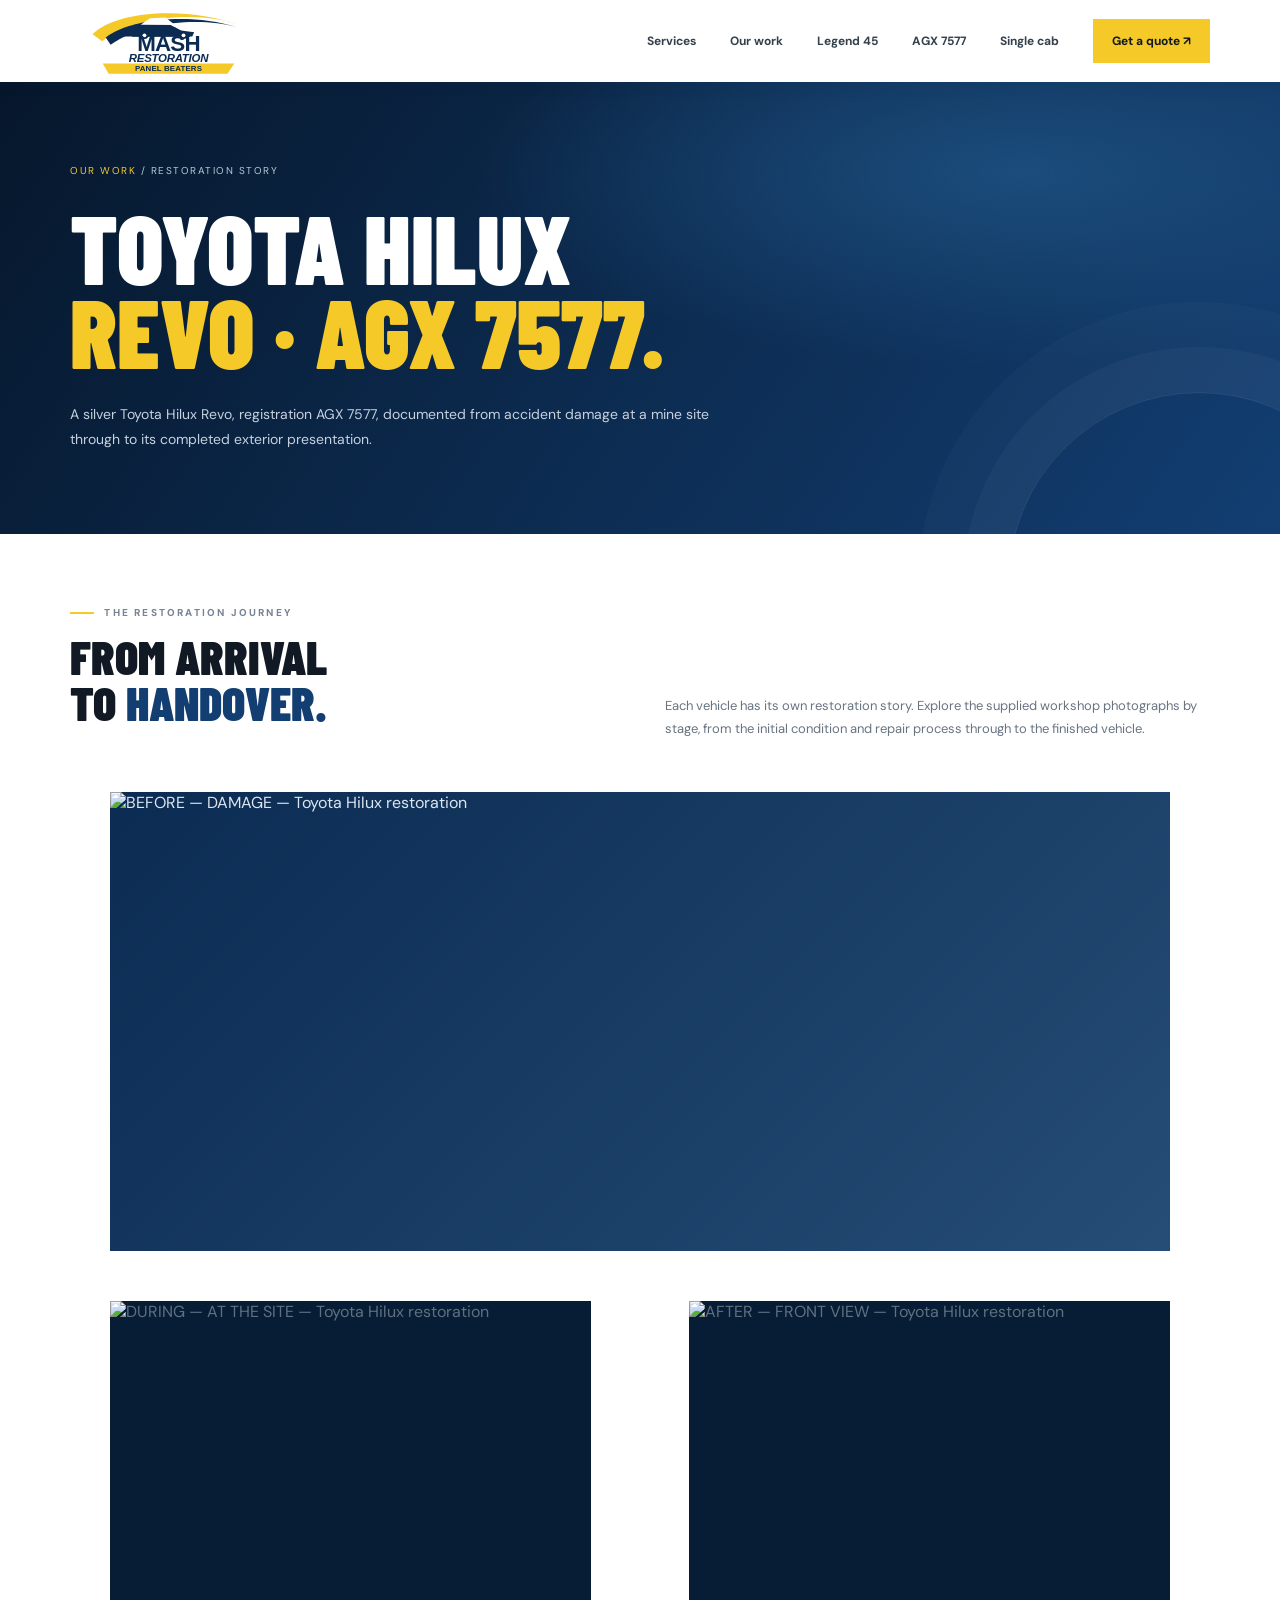
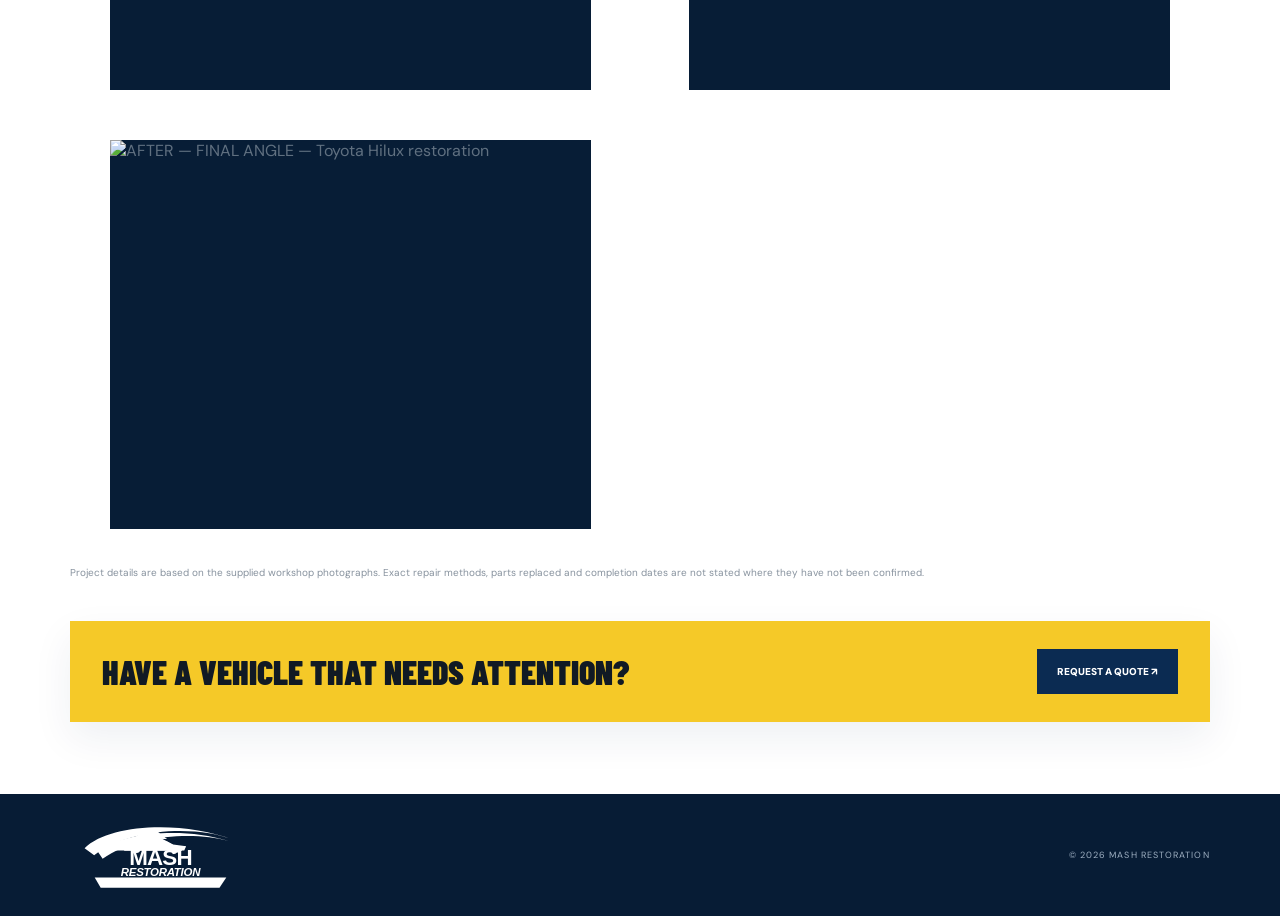
==== commit 7d710c0d: "Upgrade Mash Restoration page branding and navigation" ====
--- a/hilux-agx7577.html
+++ b/hilux-agx7577.html
@@ -1 +1 @@
-<!doctype html><html lang="en"><head><meta charset="utf-8"><meta name="viewport" content="width=device-width,initial-scale=1"><meta name="theme-color" content="#0b2b52"><meta name="description" content="TOYOTA HILUXREVO · AGX 7577. restoration by Mash Restoration Panel Beaters, Bulawayo."><title>TOYOTA HILUXREVO · AGX 7577. | Mash Restoration</title><link rel="preconnect" href="https://fonts.googleapis.com"><link href="https://fonts.googleapis.com/css2?family=Barlow+Condensed:wght@500;600;700;800;900&family=DM+Sans:wght@400;500;600;700&display=swap" rel="stylesheet"><link rel="stylesheet" href="styles.css"><link rel="stylesheet" href="enhancements.css"></head><body><header class="site-header"><a class="brand" href="index.html"><span class="brand-mark">M<span>R</span></span><span class="brand-name">MASH <b>RESTORATION</b><small>PANEL BEATERS</small></span></a><a class="nav-cta" href="index.html#quote">Get a quote ↗</a></header><section class="detail-hero"><div class="section-wrap"><div class="detail-crumb"><a href="index.html#work">OUR WORK</a> / RESTORATION STORY</div><h1>TOYOTA HILUX<br><em>REVO · AGX 7577.</em></h1><p>A silver Toyota Hilux Revo, registration AGX 7577, documented from accident damage at a mine site through to its completed exterior presentation.</p></div></section><main class="detail-content section-wrap"><div class="detail-intro"><div><div class="section-kicker">THE RESTORATION JOURNEY</div><h2>FROM ARRIVAL<br>TO <span style="color:#123e72">HANDOVER.</span></h2></div><p>Each vehicle has its own restoration story. Explore the supplied workshop photographs by stage, from the initial condition and repair process through to the finished vehicle.</p></div><div class="detail-photo-grid"><figure class="detail-photo large"><img src="assets/hilux-revo-agx7577-before.jpg" alt="BEFORE — DAMAGE — Toyota Hilux restoration"><figcaption><strong>BEFORE — DAMAGE</strong><p>The supplied photograph shows windscreen and body damage on the Hilux at the site.</p></figcaption></figure><figure class="detail-photo "><img src="assets/hilux-revo-agx7577-at-site.jpg" alt="DURING — AT THE SITE — Toyota Hilux restoration"><figcaption><strong>DURING — AT THE SITE</strong><p>The vehicle is shown covered at the mine-site location during the restoration journey.</p></figcaption></figure><figure class="detail-photo "><img src="assets/hilux-revo-agx7577-after-front.jpg" alt="AFTER — FRONT VIEW — Toyota Hilux restoration"><figcaption><strong>AFTER — FRONT VIEW</strong><p>The completed silver Hilux photographed at the workshop.</p></figcaption></figure><figure class="detail-photo "><img src="assets/hilux-revo-agx7577-after-angle.jpg" alt="AFTER — FINAL ANGLE — Toyota Hilux restoration"><figcaption><strong>AFTER — FINAL ANGLE</strong><p>An additional view of the finished Revo and its restored front-end presentation.</p></figcaption></figure></div><p class="detail-note">Project details are based on the supplied workshop photographs. Exact repair methods, parts replaced and completion dates are not stated where they have not been confirmed.</p><div class="detail-cta"><h2>HAVE A VEHICLE THAT NEEDS ATTENTION?</h2><a href="index.html#quote">REQUEST A QUOTE ↗</a></div></main><footer class="footer"><a class="brand brand-light" href="index.html"><span class="brand-mark">M<span>R</span></span><span class="brand-name">MASH <b>RESTORATION</b><small>PANEL BEATERS</small></span></a><span>© <span id="year"></span> MASH RESTORATION</span></footer><script>document.getElementById('year').textContent=new Date().getFullYear()</script></body></html>+<!doctype html><html lang="en"><head><meta charset="utf-8"><meta name="viewport" content="width=device-width,initial-scale=1"><meta name="theme-color" content="#0b2b52"><meta name="description" content="TOYOTA HILUXREVO · AGX 7577. restoration by Mash Restoration Panel Beaters, Bulawayo."><title>TOYOTA HILUXREVO · AGX 7577. | Mash Restoration</title><link rel="preconnect" href="https://fonts.googleapis.com"><link href="https://fonts.googleapis.com/css2?family=Barlow+Condensed:wght@500;600;700;800;900&family=DM+Sans:wght@400;500;600;700&display=swap" rel="stylesheet"><link rel="stylesheet" href="styles.css"><link rel="stylesheet" href="enhancements.css"><link rel="stylesheet" href="flagship.css"></head><body><header class="site-header"><a class="brand" href="index.html"><img class="brand-logo" src="assets/mash-logo.svg" alt="Mash Restoration Panel Beaters"></a><button class="menu-toggle" aria-label="Open navigation" aria-expanded="false">☰</button><nav class="nav subpage-nav"><a href="index.html#services">Services</a><a href="index.html#work">Our work</a><a href="hilux-legend45.html">Legend 45</a><a href="hilux-agx7577.html">AGX 7577</a><a href="hilux-single-cab.html">Single cab</a><a class="nav-cta" href="index.html#quote">Get a quote ↗</a></nav></header><section class="detail-hero"><div class="section-wrap"><div class="detail-crumb"><a href="index.html#work">OUR WORK</a> / RESTORATION STORY</div><h1>TOYOTA HILUX<br><em>REVO · AGX 7577.</em></h1><p>A silver Toyota Hilux Revo, registration AGX 7577, documented from accident damage at a mine site through to its completed exterior presentation.</p></div></section><main class="detail-content section-wrap"><div class="detail-intro"><div><div class="section-kicker">THE RESTORATION JOURNEY</div><h2>FROM ARRIVAL<br>TO <span style="color:#123e72">HANDOVER.</span></h2></div><p>Each vehicle has its own restoration story. Explore the supplied workshop photographs by stage, from the initial condition and repair process through to the finished vehicle.</p></div><div class="detail-photo-grid"><figure class="detail-photo large"><img src="assets/hilux-revo-agx7577-before.jpg" alt="BEFORE — DAMAGE — Toyota Hilux restoration"><figcaption><strong>BEFORE — DAMAGE</strong><p>The supplied photograph shows windscreen and body damage on the Hilux at the site.</p></figcaption></figure><figure class="detail-photo "><img src="assets/hilux-revo-agx7577-at-site.jpg" alt="DURING — AT THE SITE — Toyota Hilux restoration"><figcaption><strong>DURING — AT THE SITE</strong><p>The vehicle is shown covered at the mine-site location during the restoration journey.</p></figcaption></figure><figure class="detail-photo "><img src="assets/hilux-revo-agx7577-after-front.jpg" alt="AFTER — FRONT VIEW — Toyota Hilux restoration"><figcaption><strong>AFTER — FRONT VIEW</strong><p>The completed silver Hilux photographed at the workshop.</p></figcaption></figure><figure class="detail-photo "><img src="assets/hilux-revo-agx7577-after-angle.jpg" alt="AFTER — FINAL ANGLE — Toyota Hilux restoration"><figcaption><strong>AFTER — FINAL ANGLE</strong><p>An additional view of the finished Revo and its restored front-end presentation.</p></figcaption></figure></div><p class="detail-note">Project details are based on the supplied workshop photographs. Exact repair methods, parts replaced and completion dates are not stated where they have not been confirmed.</p><div class="detail-cta"><h2>HAVE A VEHICLE THAT NEEDS ATTENTION?</h2><a href="index.html#quote">REQUEST A QUOTE ↗</a></div></main><footer class="footer"><a class="brand brand-light" href="index.html"><img class="brand-logo" src="assets/mash-logo.svg" alt="Mash Restoration Panel Beaters"></a><span>© <span id="year"></span> MASH RESTORATION</span></footer><script>document.getElementById('year').textContent=new Date().getFullYear()</script><script src="flagship.js"></script><script>const mt=document.querySelector(".menu-toggle"),nv=document.querySelector(".subpage-nav");mt?.addEventListener("click",()=>{const o=nv.classList.toggle("open");mt.setAttribute("aria-expanded",String(o))});nv?.querySelectorAll("a").forEach(a=>a.addEventListener("click",()=>{nv.classList.remove("open");mt?.setAttribute("aria-expanded","false")}));</script></body></html>
--- a/flagship.css
+++ b/flagship.css
@@ -0,0 +1,61 @@
+/* MASH RESTORATION — FLAGSHIP EXPERIENCE */
+:root{--mr-navy:#071d36;--mr-blue:#123e72;--mr-yellow:#f5c928;--mr-white:#fff}
+::selection{background:var(--mr-yellow);color:var(--mr-navy)}
+body{overflow-x:hidden}
+.site-header{backdrop-filter:blur(14px);background:rgba(255,255,255,.94);transition:box-shadow .3s,background .3s}
+.brand{min-width:230px}.brand-logo{display:block;width:196px;height:auto;max-height:68px;object-fit:contain}
+.brand-mark,.brand-name{display:none}
+.hero{isolation:isolate;min-height:clamp(640px,88vh,900px)}
+.hero-video{transform:scale(1.025);animation:heroDrift 24s ease-in-out infinite alternate;filter:saturate(.82) contrast(1.08)}
+.hero-shade{background:linear-gradient(90deg,rgba(3,13,27,.96) 0%,rgba(4,20,39,.8) 43%,rgba(4,20,39,.22) 100%),linear-gradient(0deg,rgba(3,12,24,.72),transparent 60%)}
+.hero-content{max-width:760px}
+.hero h1{font-size:clamp(68px,9vw,124px);text-shadow:0 8px 35px #0005}
+.hero-content>p{font-size:clamp(15px,1.3vw,18px);max-width:510px}
+.hero-actions .btn{min-height:58px;padding-inline:26px}
+.hero-proof{margin-top:82px}
+.btn-yellow{box-shadow:0 10px 28px #f5c9282a}
+.btn-yellow:hover{background:#ffdc4d;box-shadow:0 14px 34px #f5c92845}
+.nav a,.text-link,.case-card,.service-card,.step,.contact-details a{transition:all .28s ease}
+.nav>a:not(.nav-cta){position:relative}
+.nav>a:not(.nav-cta):after{content:"";position:absolute;left:0;right:100%;bottom:-8px;height:2px;background:var(--mr-yellow);transition:right .25s}
+.nav>a:not(.nav-cta):hover:after{right:0}
+.case-card{overflow:hidden;border:1px solid #e3e8ed;background:#fff}
+.case-card:hover{transform:translateY(-9px);box-shadow:0 22px 55px #0b2b521c}
+.case-image{overflow:hidden}
+.case-image img{transition:transform .8s cubic-bezier(.2,.75,.25,1),filter .5s}
+.case-card:hover .case-image img{transform:scale(1.075);filter:saturate(1.08)}
+.service-card{border:0}
+.service-card:hover{box-shadow:0 16px 34px #071d3622}
+.section-head{margin-bottom:54px}
+.section-kicker{display:flex;align-items:center;gap:10px}
+.section-kicker:before{content:"";width:24px;height:2px;background:var(--mr-yellow)}
+.stat-strip b{font-variant-numeric:tabular-nums}
+.detail-hero{position:relative;overflow:hidden;background:radial-gradient(ellipse at 80% 20%,#1b4c7b 0,transparent 38%),linear-gradient(125deg,#06172c,#123e72)}
+.detail-hero:after{content:"";position:absolute;width:380px;height:380px;border:1px solid #ffffff1a;border-radius:50%;right:-110px;bottom:-240px;box-shadow:0 0 0 45px #ffffff08,0 0 0 90px #ffffff05}
+.detail-hero .section-wrap{position:relative;z-index:1}
+.detail-photo{background:#071d36}
+.detail-photo img{transition:transform .7s}
+.detail-photo:hover img{transform:scale(1.025)}
+.detail-photo figcaption{position:relative}
+.detail-photo figcaption:before{content:"";display:block;width:28px;height:3px;background:var(--mr-yellow);margin-bottom:12px}
+.detail-cta{box-shadow:0 16px 40px #0b2b5212}
+.footer{gap:25px}
+.footer .brand-logo{width:180px;filter:brightness(0) invert(1)}
+.whatsapp-float,.assistant-launch{box-shadow:0 12px 32px #071d3640;transition:transform .25s,box-shadow .25s}
+.whatsapp-float:hover,.assistant-launch:hover{transform:translateY(-5px) scale(1.04)}
+.assistant-panel{box-shadow:0 25px 80px #071d3640}
+.reveal-ready [data-reveal]{opacity:0;transform:translateY(28px);transition:opacity .75s ease,transform .75s cubic-bezier(.2,.7,.2,1)}
+.reveal-ready [data-reveal].is-visible{opacity:1;transform:none}
+[data-reveal-delay="1"]{transition-delay:.1s}[data-reveal-delay="2"]{transition-delay:.2s}[data-reveal-delay="3"]{transition-delay:.3s}
+@keyframes heroDrift{from{transform:scale(1.025) translate3d(0,0,0)}to{transform:scale(1.09) translate3d(-1.2%,.6%,0)}}
+@keyframes floatIn{from{opacity:0;transform:translateY(18px)}to{opacity:1;transform:translateY(0)}}
+.hero-content>*{animation:floatIn .8s both}.hero-content>*:nth-child(2){animation-delay:.08s}.hero-content>*:nth-child(3){animation-delay:.16s}.hero-content>*:nth-child(4){animation-delay:.24s}
+@media(max-width:760px){
+ .topbar{display:none}.site-header{height:72px;padding:0 5%}.brand-logo{width:164px;max-height:58px}
+ .hero{height:auto;min-height:760px;max-height:none;align-items:flex-end}.hero-content{margin:0;padding:90px 7% 115px;max-width:none}.hero h1{font-size:clamp(62px,15vw,88px);line-height:.86;margin:23px 0}
+ .hero-content>p{font-size:14px;line-height:1.75}.hero-actions{display:grid;grid-template-columns:1fr;gap:10px}.hero-actions .btn{width:100%}.hero-proof{margin-top:44px;font-size:8px}.hero-index{right:6%;bottom:25px}.scroll-cue{left:5%;bottom:24px}
+ .section-wrap{width:88%}.intro,.work-section{padding-block:76px}.services-section{padding-block:78px}.section-head{display:block;margin-bottom:32px}.section-head>p{margin-top:20px}.service-grid{grid-template-columns:1fr 1fr}.service-card{padding:22px 17px;min-height:300px}.service-card h3{font-size:23px}.case-grid{gap:18px}.case-image{height:245px}.case-body{padding:22px 19px}.stat-strip{grid-template-columns:1fr}.stat-strip>div{padding:16px 0;border-right:0;border-bottom:1px solid var(--line)}.stat-strip>div:last-child{border-bottom:0}
+ .detail-hero{padding:58px 0 50px}.detail-hero h1{font-size:clamp(54px,13vw,76px)}.detail-content{padding:48px 0}.detail-photo img,.detail-photo.large img{min-height:250px}.footer{flex-wrap:wrap;justify-content:space-between}.footer>span{font-size:9px}
+}
+@media(max-width:420px){.service-grid{grid-template-columns:1fr}.service-card{min-height:255px}.brand-logo{width:148px}.hero{min-height:720px}}
+@media(prefers-reduced-motion:reduce){*,*:before,*:after{scroll-behavior:auto!important;animation-duration:.01ms!important;animation-iteration-count:1!important;transition-duration:.01ms!important}.reveal-ready [data-reveal]{opacity:1;transform:none}}
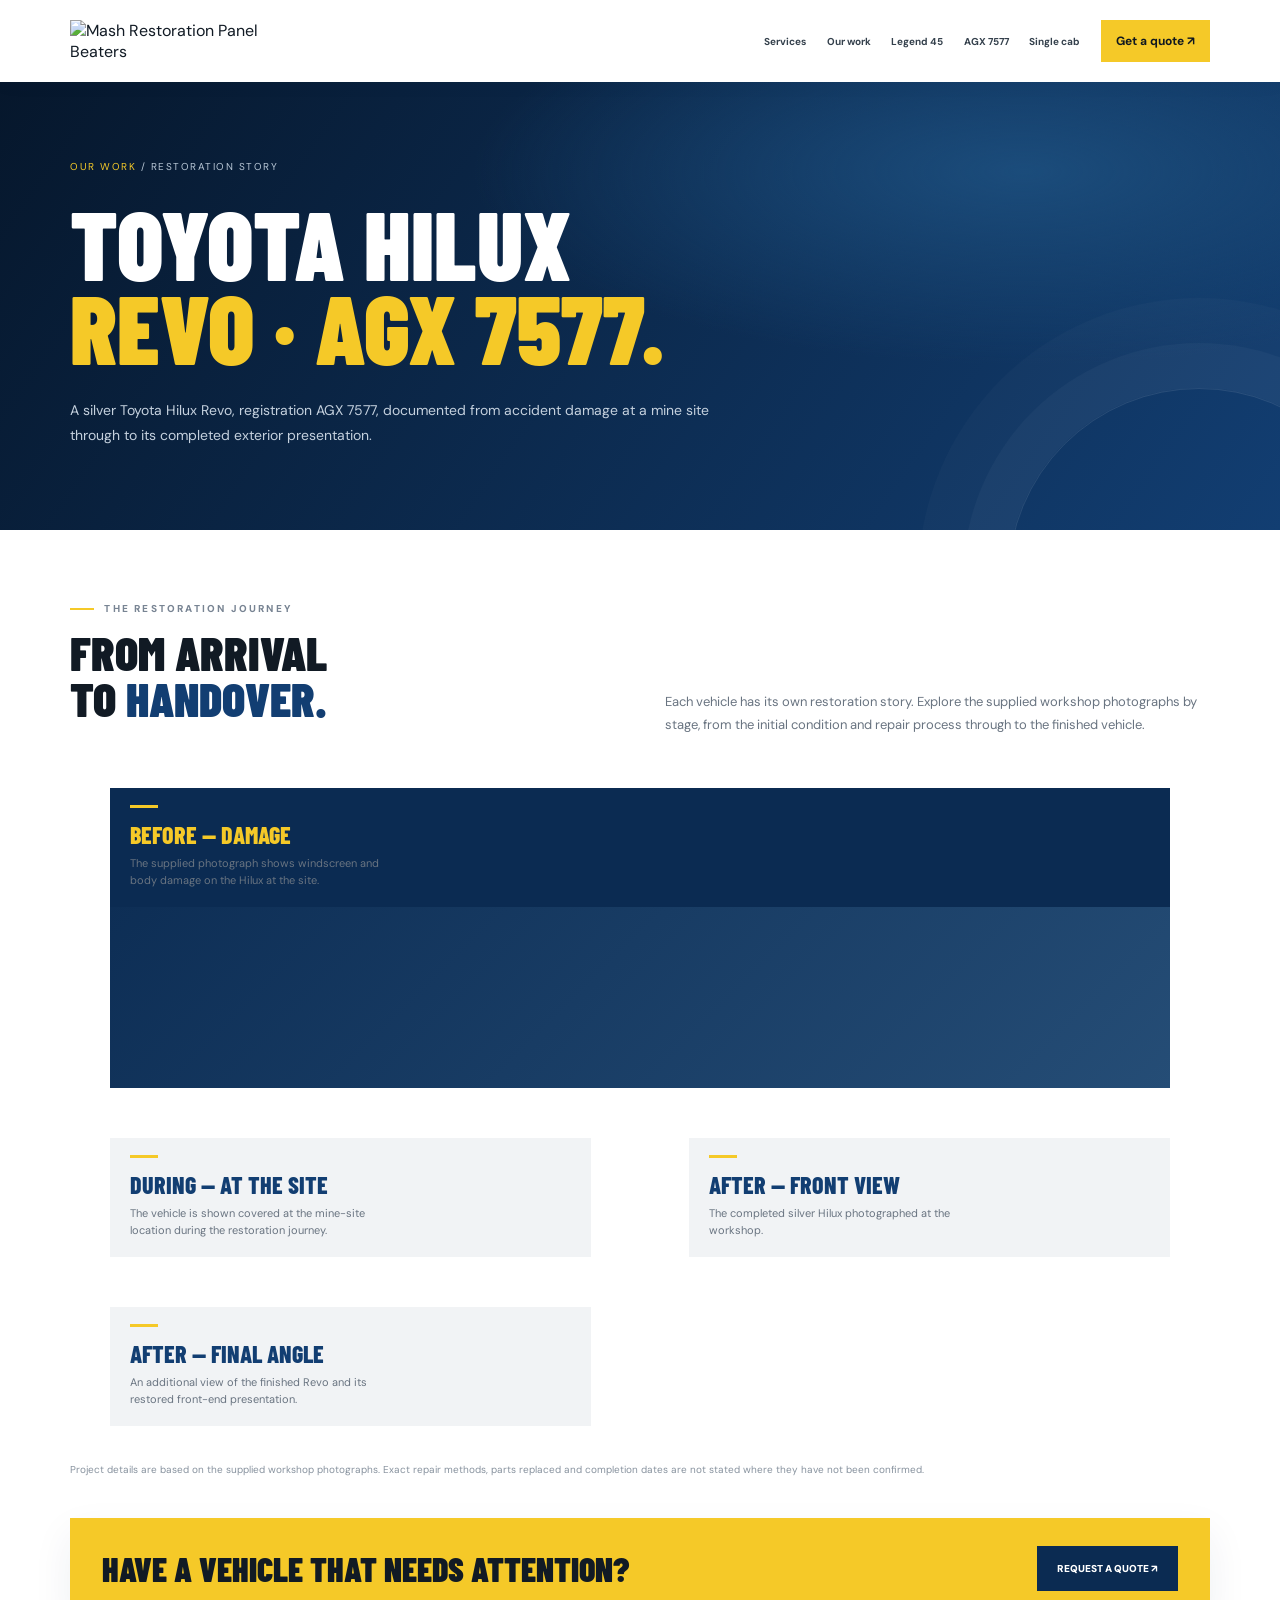
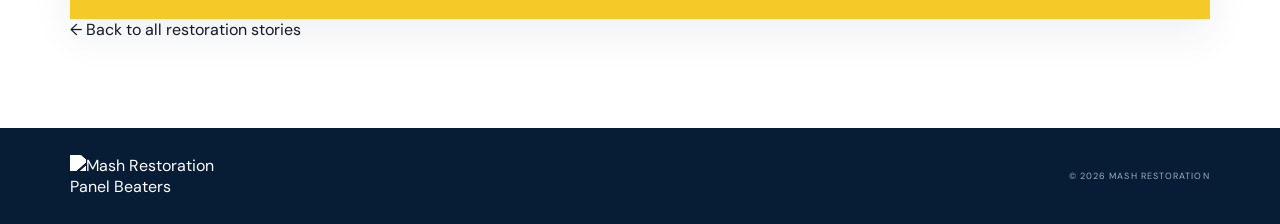
==== commit 75510d4a: "Finish restoration case study with original photo sprite and responsive brand navigation" ====
--- a/hilux-agx7577.html
+++ b/hilux-agx7577.html
@@ -1 +1 @@
-<!doctype html><html lang="en"><head><meta charset="utf-8"><meta name="viewport" content="width=device-width,initial-scale=1"><meta name="theme-color" content="#0b2b52"><meta name="description" content="TOYOTA HILUXREVO · AGX 7577. restoration by Mash Restoration Panel Beaters, Bulawayo."><title>TOYOTA HILUXREVO · AGX 7577. | Mash Restoration</title><link rel="preconnect" href="https://fonts.googleapis.com"><link href="https://fonts.googleapis.com/css2?family=Barlow+Condensed:wght@500;600;700;800;900&family=DM+Sans:wght@400;500;600;700&display=swap" rel="stylesheet"><link rel="stylesheet" href="styles.css"><link rel="stylesheet" href="enhancements.css"><link rel="stylesheet" href="flagship.css"></head><body><header class="site-header"><a class="brand" href="index.html"><img class="brand-logo" src="assets/mash-logo.svg" alt="Mash Restoration Panel Beaters"></a><button class="menu-toggle" aria-label="Open navigation" aria-expanded="false">☰</button><nav class="nav subpage-nav"><a href="index.html#services">Services</a><a href="index.html#work">Our work</a><a href="hilux-legend45.html">Legend 45</a><a href="hilux-agx7577.html">AGX 7577</a><a href="hilux-single-cab.html">Single cab</a><a class="nav-cta" href="index.html#quote">Get a quote ↗</a></nav></header><section class="detail-hero"><div class="section-wrap"><div class="detail-crumb"><a href="index.html#work">OUR WORK</a> / RESTORATION STORY</div><h1>TOYOTA HILUX<br><em>REVO · AGX 7577.</em></h1><p>A silver Toyota Hilux Revo, registration AGX 7577, documented from accident damage at a mine site through to its completed exterior presentation.</p></div></section><main class="detail-content section-wrap"><div class="detail-intro"><div><div class="section-kicker">THE RESTORATION JOURNEY</div><h2>FROM ARRIVAL<br>TO <span style="color:#123e72">HANDOVER.</span></h2></div><p>Each vehicle has its own restoration story. Explore the supplied workshop photographs by stage, from the initial condition and repair process through to the finished vehicle.</p></div><div class="detail-photo-grid"><figure class="detail-photo large"><img src="assets/hilux-revo-agx7577-before.jpg" alt="BEFORE — DAMAGE — Toyota Hilux restoration"><figcaption><strong>BEFORE — DAMAGE</strong><p>The supplied photograph shows windscreen and body damage on the Hilux at the site.</p></figcaption></figure><figure class="detail-photo "><img src="assets/hilux-revo-agx7577-at-site.jpg" alt="DURING — AT THE SITE — Toyota Hilux restoration"><figcaption><strong>DURING — AT THE SITE</strong><p>The vehicle is shown covered at the mine-site location during the restoration journey.</p></figcaption></figure><figure class="detail-photo "><img src="assets/hilux-revo-agx7577-after-front.jpg" alt="AFTER — FRONT VIEW — Toyota Hilux restoration"><figcaption><strong>AFTER — FRONT VIEW</strong><p>The completed silver Hilux photographed at the workshop.</p></figcaption></figure><figure class="detail-photo "><img src="assets/hilux-revo-agx7577-after-angle.jpg" alt="AFTER — FINAL ANGLE — Toyota Hilux restoration"><figcaption><strong>AFTER — FINAL ANGLE</strong><p>An additional view of the finished Revo and its restored front-end presentation.</p></figcaption></figure></div><p class="detail-note">Project details are based on the supplied workshop photographs. Exact repair methods, parts replaced and completion dates are not stated where they have not been confirmed.</p><div class="detail-cta"><h2>HAVE A VEHICLE THAT NEEDS ATTENTION?</h2><a href="index.html#quote">REQUEST A QUOTE ↗</a></div></main><footer class="footer"><a class="brand brand-light" href="index.html"><img class="brand-logo" src="assets/mash-logo.svg" alt="Mash Restoration Panel Beaters"></a><span>© <span id="year"></span> MASH RESTORATION</span></footer><script>document.getElementById('year').textContent=new Date().getFullYear()</script><script src="flagship.js"></script><script>const mt=document.querySelector(".menu-toggle"),nv=document.querySelector(".subpage-nav");mt?.addEventListener("click",()=>{const o=nv.classList.toggle("open");mt.setAttribute("aria-expanded",String(o))});nv?.querySelectorAll("a").forEach(a=>a.addEventListener("click",()=>{nv.classList.remove("open");mt?.setAttribute("aria-expanded","false")}));</script></body></html>+<!doctype html><html lang="en"><head><meta charset="utf-8"><meta name="viewport" content="width=device-width,initial-scale=1"><meta name="theme-color" content="#0b2b52"><meta name="description" content="TOYOTA HILUXREVO · AGX 7577. restoration by Mash Restoration Panel Beaters, Bulawayo."><title>TOYOTA HILUXREVO · AGX 7577. | Mash Restoration</title><link rel="preconnect" href="https://fonts.googleapis.com"><link href="https://fonts.googleapis.com/css2?family=Barlow+Condensed:wght@500;600;700;800;900&family=DM+Sans:wght@400;500;600;700&display=swap" rel="stylesheet"><link rel="stylesheet" href="styles.css"><link rel="stylesheet" href="enhancements.css"><link rel="stylesheet" href="flagship.css"><link rel="stylesheet" href="finish.css"></head><body><header class="site-header"><a class="brand" href="index.html"><img class="brand-logo" src="assets/mash-restoration-logo.jpg" alt="Mash Restoration Panel Beaters"></a><button class="menu-toggle" aria-label="Open navigation" aria-expanded="false">☰</button><nav class="nav subpage-nav"><a href="index.html#services">Services</a><a href="/#work">Our work</a><a href="hilux-legend45.html">Legend 45</a><a href="hilux-agx7577.html">AGX 7577</a><a href="hilux-single-cab.html">Single cab</a><a class="nav-cta" href="index.html#quote">Get a quote ↗</a></nav></header><section class="detail-hero"><div class="section-wrap"><div class="detail-crumb"><a href="index.html#work">OUR WORK</a> / RESTORATION STORY</div><h1>TOYOTA HILUX<br><em>REVO · AGX 7577.</em></h1><p>A silver Toyota Hilux Revo, registration AGX 7577, documented from accident damage at a mine site through to its completed exterior presentation.</p></div></section><main class="detail-content section-wrap"><div class="detail-intro"><div><div class="section-kicker">THE RESTORATION JOURNEY</div><h2>FROM ARRIVAL<br>TO <span style="color:#123e72">HANDOVER.</span></h2></div><p>Each vehicle has its own restoration story. Explore the supplied workshop photographs by stage, from the initial condition and repair process through to the finished vehicle.</p></div><div class="detail-photo-grid"><figure class="detail-photo large"><div class="photo-sprite sprite-3" role="img" aria-label="BEFORE — DAMAGE — Toyota Hilux"></div><figcaption><strong>BEFORE — DAMAGE</strong><p>The supplied photograph shows windscreen and body damage on the Hilux at the site.</p></figcaption></figure><figure class="detail-photo "><div class="photo-sprite sprite-4" role="img" aria-label="DURING — AT THE SITE — Toyota Hilux"></div><figcaption><strong>DURING — AT THE SITE</strong><p>The vehicle is shown covered at the mine-site location during the restoration journey.</p></figcaption></figure><figure class="detail-photo "><div class="photo-sprite sprite-5" role="img" aria-label="AFTER — FRONT VIEW — Toyota Hilux"></div><figcaption><strong>AFTER — FRONT VIEW</strong><p>The completed silver Hilux photographed at the workshop.</p></figcaption></figure><figure class="detail-photo "><div class="photo-sprite sprite-6" role="img" aria-label="AFTER — FINAL ANGLE — Toyota Hilux"></div><figcaption><strong>AFTER — FINAL ANGLE</strong><p>An additional view of the finished Revo and its restored front-end presentation.</p></figcaption></figure></div><p class="detail-note">Project details are based on the supplied workshop photographs. Exact repair methods, parts replaced and completion dates are not stated where they have not been confirmed.</p><div class="detail-cta"><h2>HAVE A VEHICLE THAT NEEDS ATTENTION?</h2><a href="index.html#quote">REQUEST A QUOTE ↗</a></div><p class="detail-back"><a href="/#work">← Back to all restoration stories</a></p></main><footer class="footer"><a class="brand brand-light" href="index.html"><img class="brand-logo" src="assets/mash-restoration-logo.jpg" alt="Mash Restoration Panel Beaters"></a><span>© <span id="year"></span> MASH RESTORATION</span></footer><script>document.getElementById('year').textContent=new Date().getFullYear()</script><script src="flagship.js"></script><script src="finish.js"></script><script>const mt=document.querySelector(".menu-toggle"),nv=document.querySelector(".subpage-nav");mt?.addEventListener("click",()=>{const o=nv.classList.toggle("open");mt.setAttribute("aria-expanded",String(o))});nv?.querySelectorAll("a").forEach(a=>a.addEventListener("click",()=>{nv.classList.remove("open");mt?.setAttribute("aria-expanded","false")}));</script></body></html>
--- a/flagship.css
+++ b/flagship.css
@@ -59,3 +59,7 @@
 }
 @media(max-width:420px){.service-grid{grid-template-columns:1fr}.service-card{min-height:255px}.brand-logo{width:148px}.hero{min-height:720px}}
 @media(prefers-reduced-motion:reduce){*,*:before,*:after{scroll-behavior:auto!important;animation-duration:.01ms!important;animation-iteration-count:1!important;transition-duration:.01ms!important}.reveal-ready [data-reveal]{opacity:1;transform:none}}
+
+.hero-still{position:absolute;inset:0;width:100%;height:100%;object-fit:cover;opacity:.2;mix-blend-mode:screen;z-index:1;pointer-events:none}.hero-shade{z-index:2}.hero-content,.hero-index,.scroll-cue{z-index:3}.hero-video{z-index:0}.subpage-nav{display:flex;align-items:center;gap:clamp(10px,1.6vw,25px)}.subpage-nav>a:not(.nav-cta){font-size:10px;white-space:nowrap}.subpage-nav .nav-cta{padding:13px 15px;white-space:nowrap}.detail-hero{padding-top:78px}.detail-crumb a:hover{color:#fff}.detail-cta a{transition:transform .2s,background .2s}.detail-cta a:hover{background:#1b4c7b;transform:translateY(-2px)}
+@media(max-width:900px){.subpage-nav{gap:12px}.subpage-nav>a:not(.nav-cta){font-size:9px}}
+@media(max-width:760px){.subpage-nav{display:none;position:absolute;top:72px;left:0;right:0;background:#fff;padding:18px 6%;box-shadow:0 18px 28px #071d3622;flex-direction:column;align-items:stretch;gap:0}.subpage-nav.open{display:flex}.subpage-nav>a:not(.nav-cta){padding:14px 0;border-bottom:1px solid #e5e9ee;font-size:12px}.subpage-nav .nav-cta{margin-top:14px;text-align:center}.site-header .menu-toggle{display:block}}
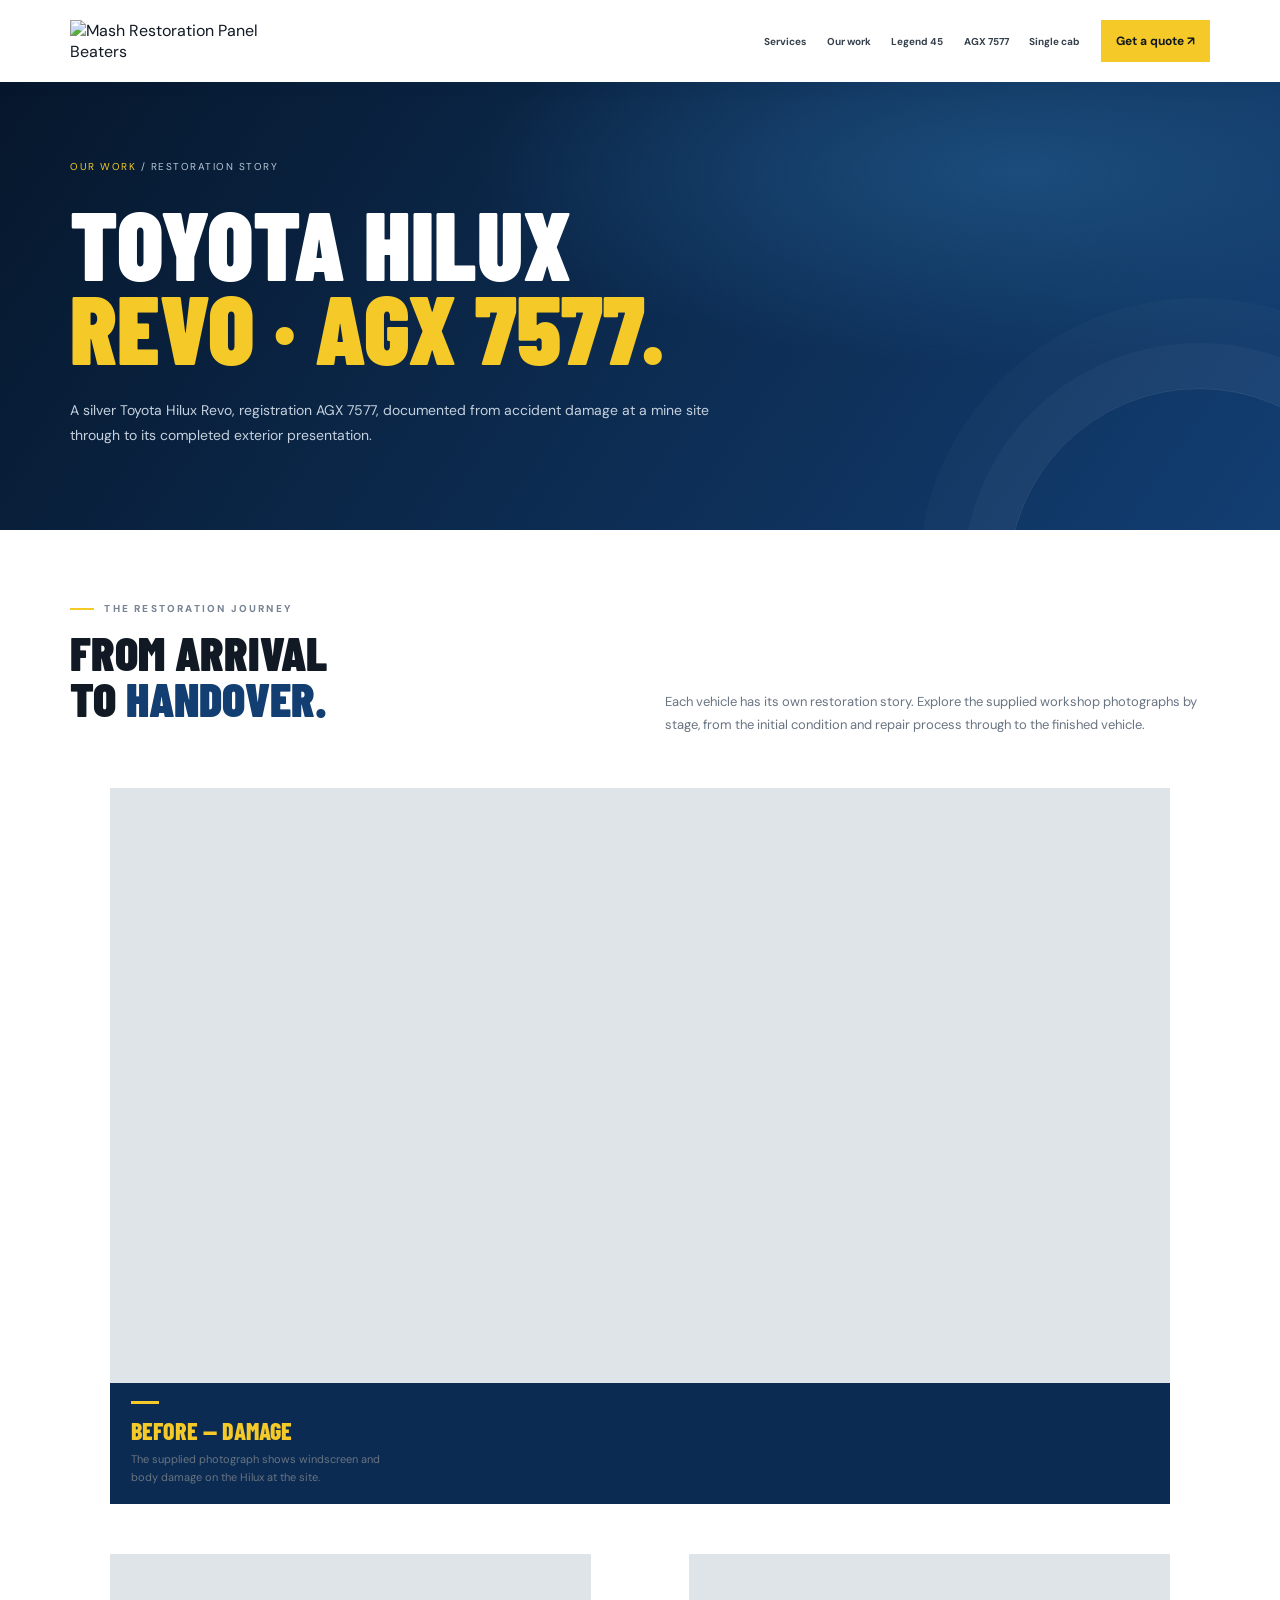
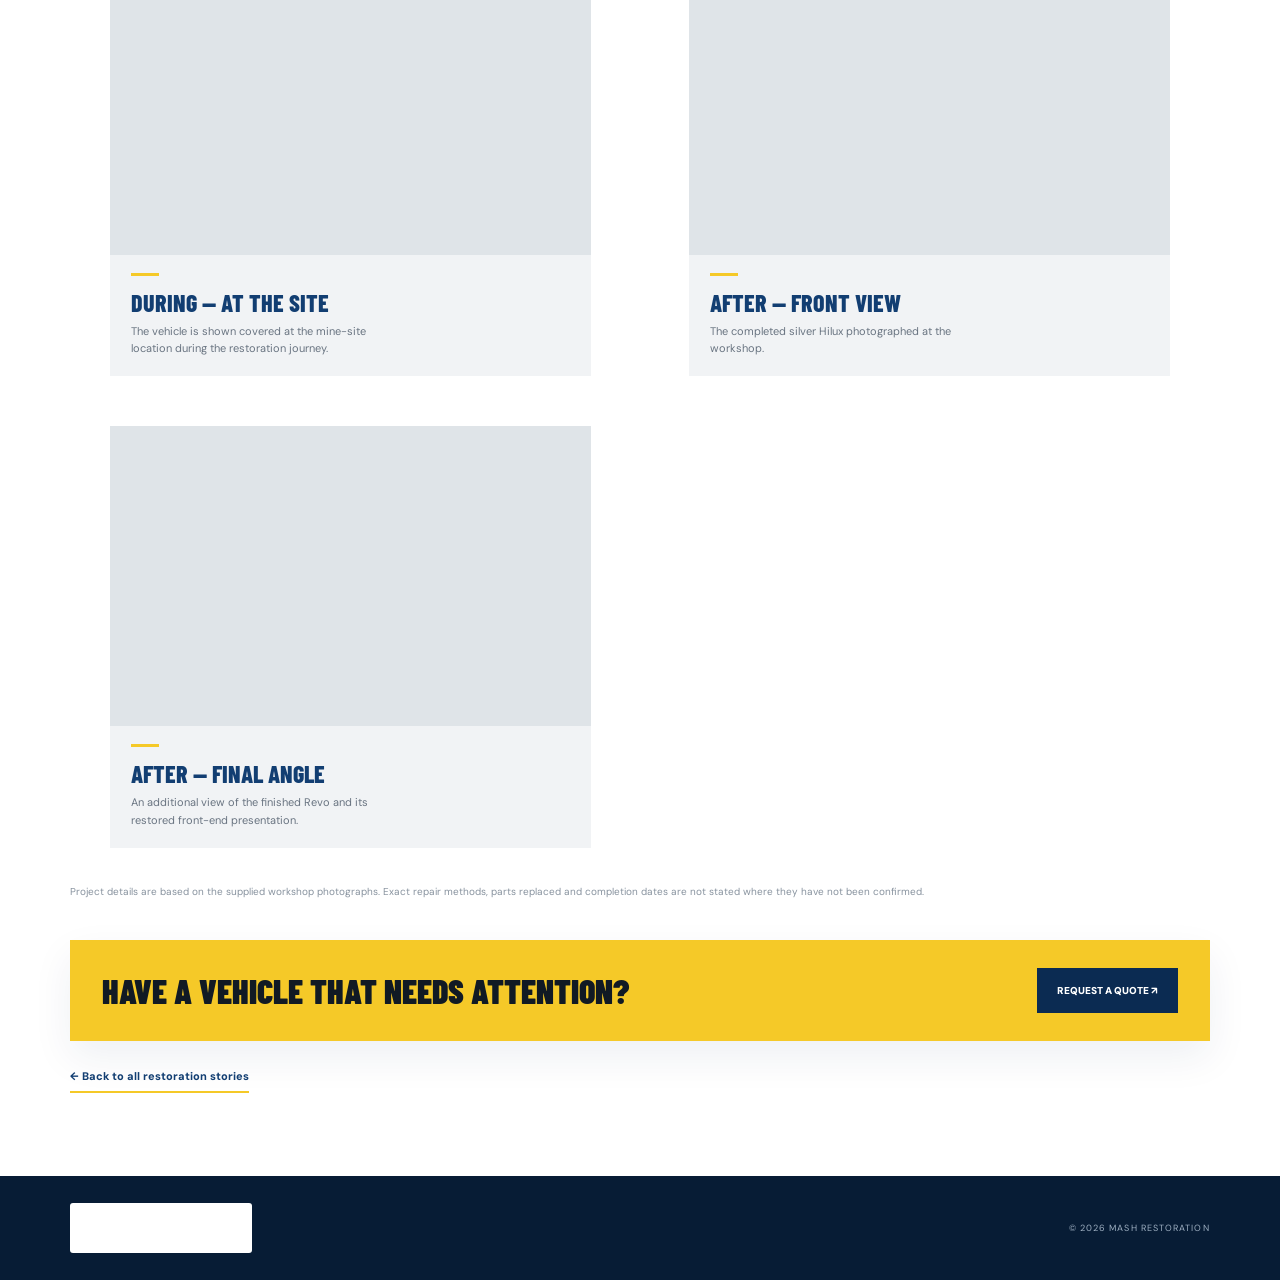
==== commit ec002846: "Improve restoration page titles and social sharing metadata" ====
--- a/hilux-agx7577.html
+++ b/hilux-agx7577.html
@@ -1 +1 @@
-<!doctype html><html lang="en"><head><meta charset="utf-8"><meta name="viewport" content="width=device-width,initial-scale=1"><meta name="theme-color" content="#0b2b52"><meta name="description" content="TOYOTA HILUXREVO · AGX 7577. restoration by Mash Restoration Panel Beaters, Bulawayo."><title>TOYOTA HILUXREVO · AGX 7577. | Mash Restoration</title><link rel="preconnect" href="https://fonts.googleapis.com"><link href="https://fonts.googleapis.com/css2?family=Barlow+Condensed:wght@500;600;700;800;900&family=DM+Sans:wght@400;500;600;700&display=swap" rel="stylesheet"><link rel="stylesheet" href="styles.css"><link rel="stylesheet" href="enhancements.css"><link rel="stylesheet" href="flagship.css"><link rel="stylesheet" href="finish.css"></head><body><header class="site-header"><a class="brand" href="index.html"><img class="brand-logo" src="assets/mash-restoration-logo.jpg" alt="Mash Restoration Panel Beaters"></a><button class="menu-toggle" aria-label="Open navigation" aria-expanded="false">☰</button><nav class="nav subpage-nav"><a href="index.html#services">Services</a><a href="/#work">Our work</a><a href="hilux-legend45.html">Legend 45</a><a href="hilux-agx7577.html">AGX 7577</a><a href="hilux-single-cab.html">Single cab</a><a class="nav-cta" href="index.html#quote">Get a quote ↗</a></nav></header><section class="detail-hero"><div class="section-wrap"><div class="detail-crumb"><a href="index.html#work">OUR WORK</a> / RESTORATION STORY</div><h1>TOYOTA HILUX<br><em>REVO · AGX 7577.</em></h1><p>A silver Toyota Hilux Revo, registration AGX 7577, documented from accident damage at a mine site through to its completed exterior presentation.</p></div></section><main class="detail-content section-wrap"><div class="detail-intro"><div><div class="section-kicker">THE RESTORATION JOURNEY</div><h2>FROM ARRIVAL<br>TO <span style="color:#123e72">HANDOVER.</span></h2></div><p>Each vehicle has its own restoration story. Explore the supplied workshop photographs by stage, from the initial condition and repair process through to the finished vehicle.</p></div><div class="detail-photo-grid"><figure class="detail-photo large"><div class="photo-sprite sprite-3" role="img" aria-label="BEFORE — DAMAGE — Toyota Hilux"></div><figcaption><strong>BEFORE — DAMAGE</strong><p>The supplied photograph shows windscreen and body damage on the Hilux at the site.</p></figcaption></figure><figure class="detail-photo "><div class="photo-sprite sprite-4" role="img" aria-label="DURING — AT THE SITE — Toyota Hilux"></div><figcaption><strong>DURING — AT THE SITE</strong><p>The vehicle is shown covered at the mine-site location during the restoration journey.</p></figcaption></figure><figure class="detail-photo "><div class="photo-sprite sprite-5" role="img" aria-label="AFTER — FRONT VIEW — Toyota Hilux"></div><figcaption><strong>AFTER — FRONT VIEW</strong><p>The completed silver Hilux photographed at the workshop.</p></figcaption></figure><figure class="detail-photo "><div class="photo-sprite sprite-6" role="img" aria-label="AFTER — FINAL ANGLE — Toyota Hilux"></div><figcaption><strong>AFTER — FINAL ANGLE</strong><p>An additional view of the finished Revo and its restored front-end presentation.</p></figcaption></figure></div><p class="detail-note">Project details are based on the supplied workshop photographs. Exact repair methods, parts replaced and completion dates are not stated where they have not been confirmed.</p><div class="detail-cta"><h2>HAVE A VEHICLE THAT NEEDS ATTENTION?</h2><a href="index.html#quote">REQUEST A QUOTE ↗</a></div><p class="detail-back"><a href="/#work">← Back to all restoration stories</a></p></main><footer class="footer"><a class="brand brand-light" href="index.html"><img class="brand-logo" src="assets/mash-restoration-logo.jpg" alt="Mash Restoration Panel Beaters"></a><span>© <span id="year"></span> MASH RESTORATION</span></footer><script>document.getElementById('year').textContent=new Date().getFullYear()</script><script src="flagship.js"></script><script src="finish.js"></script><script>const mt=document.querySelector(".menu-toggle"),nv=document.querySelector(".subpage-nav");mt?.addEventListener("click",()=>{const o=nv.classList.toggle("open");mt.setAttribute("aria-expanded",String(o))});nv?.querySelectorAll("a").forEach(a=>a.addEventListener("click",()=>{nv.classList.remove("open");mt?.setAttribute("aria-expanded","false")}));</script></body></html>+<!doctype html><html lang="en"><head><meta charset="utf-8"><meta name="viewport" content="width=device-width,initial-scale=1"><meta name="theme-color" content="#0b2b52"><meta name="description" content="See the silver Toyota Hilux Revo AGX 7577 restoration story by Mash Restoration Panel Beaters in Bulawayo."><meta property="og:image" content="assets/hilux-gallery-sprite.webp"><title>Toyota Hilux Revo AGX 7577 Restoration | Mash Restoration</title><link rel="preconnect" href="https://fonts.googleapis.com"><link href="https://fonts.googleapis.com/css2?family=Barlow+Condensed:wght@500;600;700;800;900&family=DM+Sans:wght@400;500;600;700&display=swap" rel="stylesheet"><link rel="stylesheet" href="styles.css"><link rel="stylesheet" href="enhancements.css"><link rel="stylesheet" href="flagship.css"><link rel="stylesheet" href="finish.css"></head><body><header class="site-header"><a class="brand" href="index.html"><img class="brand-logo" src="assets/mash-restoration-logo.jpg" alt="Mash Restoration Panel Beaters"></a><button class="menu-toggle" aria-label="Open navigation" aria-expanded="false">☰</button><nav class="nav subpage-nav"><a href="index.html#services">Services</a><a href="/#work">Our work</a><a href="hilux-legend45.html">Legend 45</a><a href="hilux-agx7577.html">AGX 7577</a><a href="hilux-single-cab.html">Single cab</a><a class="nav-cta" href="index.html#quote">Get a quote ↗</a></nav></header><section class="detail-hero"><div class="section-wrap"><div class="detail-crumb"><a href="index.html#work">OUR WORK</a> / RESTORATION STORY</div><h1>TOYOTA HILUX<br><em>REVO · AGX 7577.</em></h1><p>A silver Toyota Hilux Revo, registration AGX 7577, documented from accident damage at a mine site through to its completed exterior presentation.</p></div></section><main class="detail-content section-wrap"><div class="detail-intro"><div><div class="section-kicker">THE RESTORATION JOURNEY</div><h2>FROM ARRIVAL<br>TO <span style="color:#123e72">HANDOVER.</span></h2></div><p>Each vehicle has its own restoration story. Explore the supplied workshop photographs by stage, from the initial condition and repair process through to the finished vehicle.</p></div><div class="detail-photo-grid"><figure class="detail-photo large"><div class="photo-sprite sprite-3" role="img" aria-label="BEFORE — DAMAGE — Toyota Hilux"></div><figcaption><strong>BEFORE — DAMAGE</strong><p>The supplied photograph shows windscreen and body damage on the Hilux at the site.</p></figcaption></figure><figure class="detail-photo "><div class="photo-sprite sprite-4" role="img" aria-label="DURING — AT THE SITE — Toyota Hilux"></div><figcaption><strong>DURING — AT THE SITE</strong><p>The vehicle is shown covered at the mine-site location during the restoration journey.</p></figcaption></figure><figure class="detail-photo "><div class="photo-sprite sprite-5" role="img" aria-label="AFTER — FRONT VIEW — Toyota Hilux"></div><figcaption><strong>AFTER — FRONT VIEW</strong><p>The completed silver Hilux photographed at the workshop.</p></figcaption></figure><figure class="detail-photo "><div class="photo-sprite sprite-6" role="img" aria-label="AFTER — FINAL ANGLE — Toyota Hilux"></div><figcaption><strong>AFTER — FINAL ANGLE</strong><p>An additional view of the finished Revo and its restored front-end presentation.</p></figcaption></figure></div><p class="detail-note">Project details are based on the supplied workshop photographs. Exact repair methods, parts replaced and completion dates are not stated where they have not been confirmed.</p><div class="detail-cta"><h2>HAVE A VEHICLE THAT NEEDS ATTENTION?</h2><a href="index.html#quote">REQUEST A QUOTE ↗</a></div><p class="detail-back"><a href="/#work">← Back to all restoration stories</a></p></main><footer class="footer"><a class="brand brand-light" href="index.html"><img class="brand-logo" src="assets/mash-restoration-logo.jpg" alt="Mash Restoration Panel Beaters"></a><span>© <span id="year"></span> MASH RESTORATION</span></footer><script>document.getElementById('year').textContent=new Date().getFullYear()</script><script src="flagship.js"></script><script src="finish.js"></script><script>const mt=document.querySelector(".menu-toggle"),nv=document.querySelector(".subpage-nav");mt?.addEventListener("click",()=>{const o=nv.classList.toggle("open");mt.setAttribute("aria-expanded",String(o))});nv?.querySelectorAll("a").forEach(a=>a.addEventListener("click",()=>{nv.classList.remove("open");mt?.setAttribute("aria-expanded","false")}));</script></body></html>
--- a/finish.css
+++ b/finish.css
@@ -0,0 +1,100 @@
+/* MASH RESTORATION — FINAL MEDIA, 3D AND MOBILE REFINEMENT */
+.brand-logo{display:block;width:clamp(158px,18vw,206px);height:auto;max-height:72px;object-fit:contain;background:#fff}
+.brand-light .brand-logo{padding:4px 7px;border-radius:3px;background:#fff;max-height:56px}
+.hero{min-height:clamp(650px,88vh,900px);height:clamp(650px,88vh,900px)}
+.hero-gif{display:block;position:absolute;inset:0;width:100%;height:100%;object-fit:cover;object-position:center center;z-index:0;opacity:1;filter:contrast(1.04) saturate(.94)}
+.hero-shade{z-index:1;background:linear-gradient(90deg,rgba(3,14,29,.92) 0%,rgba(4,18,36,.76) 46%,rgba(4,18,36,.25) 100%),linear-gradient(0deg,rgba(3,13,27,.68),transparent 58%)}
+.hero-content,.hero-index,.scroll-cue{z-index:2}
+.hero-content{max-width:740px}
+.hero h1{font-size:clamp(64px,8.3vw,112px);letter-spacing:-.02em}
+.hero-content>p{max-width:510px;font-size:clamp(14px,1.25vw,17px)}
+.hero-actions .btn{min-height:56px;padding-inline:25px}
+.hero-proof{margin-top:64px}
+.section-head h2,.intro h2,.contact-grid h2,.process-grid h2,.quote-copy h2{letter-spacing:-.025em}
+.case-image{min-height:250px}
+.case-image .photo-sprite{position:absolute;inset:0;width:100%;height:100%}
+.photo-sprite{display:block;background-image:url('assets/hilux-gallery-sprite.webp');background-repeat:no-repeat;background-size:300% 400%;background-color:#dfe4e8;min-height:260px}
+.sprite-0{background-position:0% 0%}.sprite-1{background-position:50% 0%}.sprite-2{background-position:100% 0%}
+.sprite-3{background-position:0% 33.3333%}.sprite-4{background-position:50% 33.3333%}.sprite-5{background-position:100% 33.3333%}
+.sprite-6{background-position:0% 66.6667%}.sprite-7{background-position:50% 66.6667%}.sprite-8{background-position:100% 66.6667%}
+.sprite-9{background-position:0% 100%}.sprite-10{background-position:50% 100%}
+.detail-photo{background:#eef1f4}
+.detail-photo .photo-sprite{width:100%;min-height:300px;aspect-ratio:16/10}
+.detail-photo.large .photo-sprite{min-height:350px;aspect-ratio:16/9}
+.detail-photo figcaption{padding:18px 21px}
+.detail-photo figcaption p{margin-bottom:0}
+.detail-back{margin-top:28px;font-size:11px;font-weight:800;color:var(--blue)}
+.detail-back a{display:inline-flex;align-items:center;gap:10px;border-bottom:2px solid var(--yellow);padding-bottom:8px}
+.detail-back a:hover{transform:translateX(-3px)}
+.interactive-section{display:grid;grid-template-columns:.83fr 1.17fr;gap:55px;align-items:center;padding:105px 0 115px}
+.interactive-copy h2{font:900 clamp(46px,5.3vw,70px)/.9 "Barlow Condensed";margin:23px 0}
+.interactive-copy h2 em{font-style:normal;color:var(--blue)}
+.interactive-copy>p{font-size:13px;line-height:1.85;color:#697481;max-width:430px}
+.model-disclaimer{font-size:10px!important;color:#87929e!important;border-left:3px solid var(--yellow);padding:9px 0 9px 13px;margin:20px 0}
+.model-credit{font-size:10px;color:#7c8792;line-height:1.7;margin-top:17px;max-width:440px}
+.model-credit a{color:var(--blue);font-weight:700;text-decoration:underline;text-underline-offset:3px}
+.model-frame{position:relative;aspect-ratio:16/10;min-height:320px;overflow:hidden;background:radial-gradient(circle at 60% 35%,#244c73,#0a203b 70%);border:1px solid #193e62;box-shadow:0 22px 56px #06192f1c}
+.model-frame iframe{position:absolute;inset:0;width:100%;height:100%;border:0}
+.model-placeholder{position:absolute;inset:0;display:flex;align-items:flex-end;padding:26px;color:#fff;overflow:hidden;background:linear-gradient(0deg,rgba(3,13,26,.9),rgba(3,13,26,.02) 80%)}
+.model-placeholder-art{position:absolute;inset:0;background-image:url('https://media.sketchfab.com/models/0ed826c3da6d48ed880915bf8b4d6185/thumbnails/d3c4c9fc685f48f1bbe785148ceed1dc/906b40027f8e47298a8913c5d19d9487.jpeg');background-position:center;background-size:cover;opacity:.72;transition:transform .8s}
+.model-frame:hover .model-placeholder-art{transform:scale(1.045)}
+.model-placeholder-copy{position:relative;z-index:1;display:flex;flex-direction:column;gap:8px;max-width:80%}
+.model-placeholder-copy span{font-size:9px;letter-spacing:.18em;color:var(--yellow);font-weight:800}
+.model-placeholder-copy strong{font:900 clamp(26px,3vw,42px)/.95 "Barlow Condensed"}
+.model-placeholder-copy small{font-size:10px;color:#d5dce4}
+.model-load-button{position:absolute;right:25px;bottom:25px;z-index:2;border:0;background:var(--yellow);color:#101820;width:54px;height:54px;font-size:24px;cursor:pointer;transition:transform .2s,background .2s}
+.model-load-button:hover{transform:translateY(-4px);background:#ffdc55}
+.interactive-copy .btn{margin-top:8px}
+.footer .brand-logo{width:182px}
+.footer-social a{color:var(--yellow);font-weight:800;font-size:10px}
+.assistant-panel{max-width:calc(100vw - 24px)}
+.reveal-ready [data-reveal]{opacity:0;transform:translateY(24px);transition:opacity .75s ease,transform .75s cubic-bezier(.2,.7,.2,1)}
+.reveal-ready [data-reveal].is-visible{opacity:1;transform:translateY(0)}
+@media(max-width:900px){
+ .interactive-section{grid-template-columns:1fr;gap:27px;padding:78px 0 88px}
+ .interactive-copy>p{max-width:650px}
+ .model-frame{min-height:0;aspect-ratio:16/9}
+}
+@media(max-width:760px){
+ .brand-logo{width:160px;max-height:58px}
+ .brand-light .brand-logo{width:154px}
+ .hero{height:auto;min-height:740px;max-height:none;align-items:flex-end}
+ .hero-gif{object-position:52% center}
+ .hero-shade{background:linear-gradient(90deg,rgba(3,14,29,.84),rgba(3,14,29,.42)),linear-gradient(0deg,rgba(3,13,27,.88),transparent 82%)}
+ .hero-content{margin:0;padding:90px 7% 118px;max-width:none}
+ .hero h1{font-size:clamp(58px,15vw,84px);line-height:.86;margin:23px 0}
+ .hero-content>p{font-size:13px;line-height:1.75}
+ .hero-actions{display:grid;grid-template-columns:1fr;gap:10px}
+ .hero-actions .btn{width:100%;min-height:54px}
+ .hero-proof{margin-top:43px;font-size:8px}
+ .hero-index{right:6%;bottom:23px}
+ .scroll-cue{left:4.5%;bottom:22px}
+ .case-grid{grid-template-columns:1fr;gap:17px}
+ .case-image{height:235px;min-height:235px}
+ .case-body p{min-height:0}
+ .interactive-section{padding:72px 0 78px}
+ .interactive-copy h2{font-size:50px}
+ .interactive-copy>p{font-size:12px}
+ .model-frame{aspect-ratio:4/3;min-height:270px}
+ .model-placeholder{padding:19px}
+ .model-load-button{right:17px;bottom:17px;width:48px;height:48px}
+ .detail-photo .photo-sprite{min-height:235px;aspect-ratio:4/3}
+ .detail-photo.large .photo-sprite{min-height:245px;aspect-ratio:4/3}
+ .detail-photo figcaption{padding:15px 16px}
+ .detail-cta{padding:24px}
+ .footer{gap:15px}
+ .footer .brand-logo{width:150px}
+}
+@media(max-width:420px){
+ .hero{min-height:700px}
+ .hero-content{padding-left:6%;padding-right:6%}
+ .hero h1{font-size:58px}
+ .model-frame{min-height:245px}
+ .model-placeholder-copy{max-width:70%}
+ .model-placeholder-copy strong{font-size:27px}
+}
+@media(prefers-reduced-motion:reduce){
+ .reveal-ready [data-reveal]{opacity:1;transform:none}
+ .hero-gif{animation:none}
+ .model-placeholder-art{transition:none}
+}
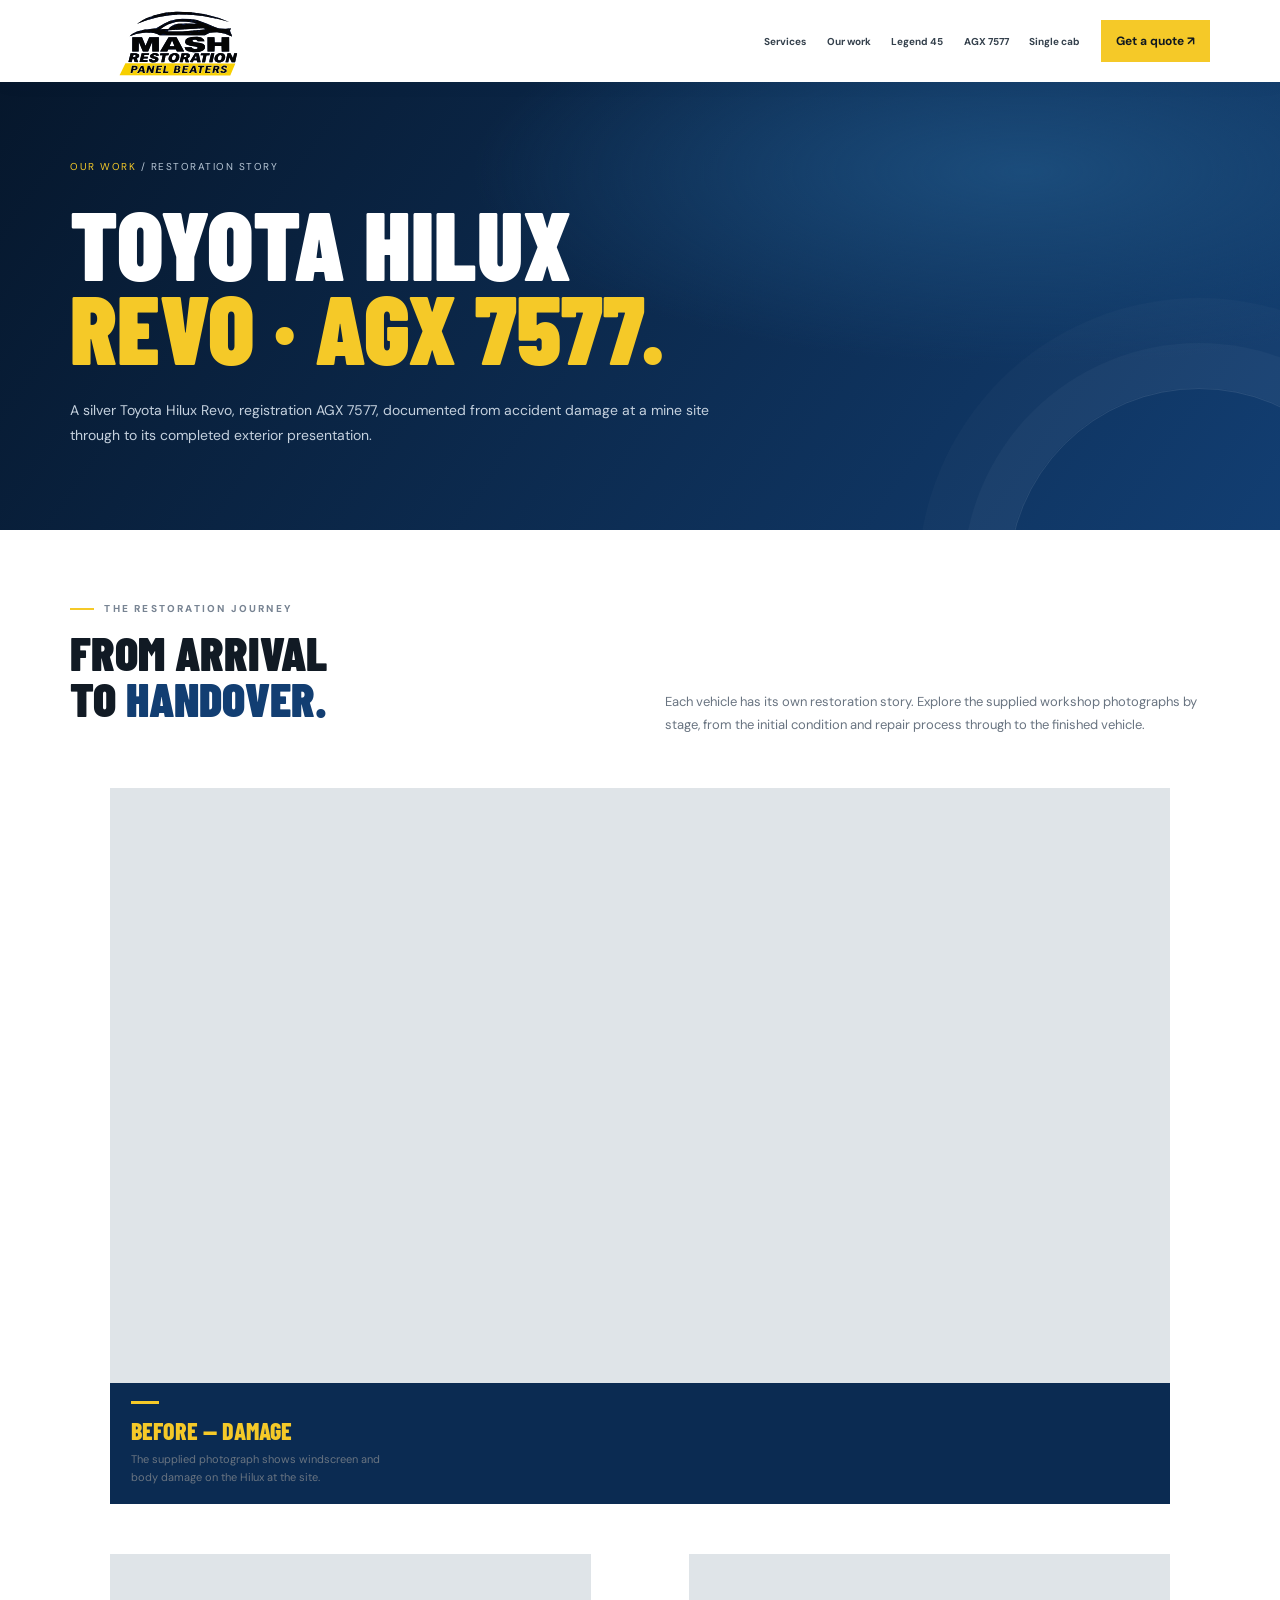
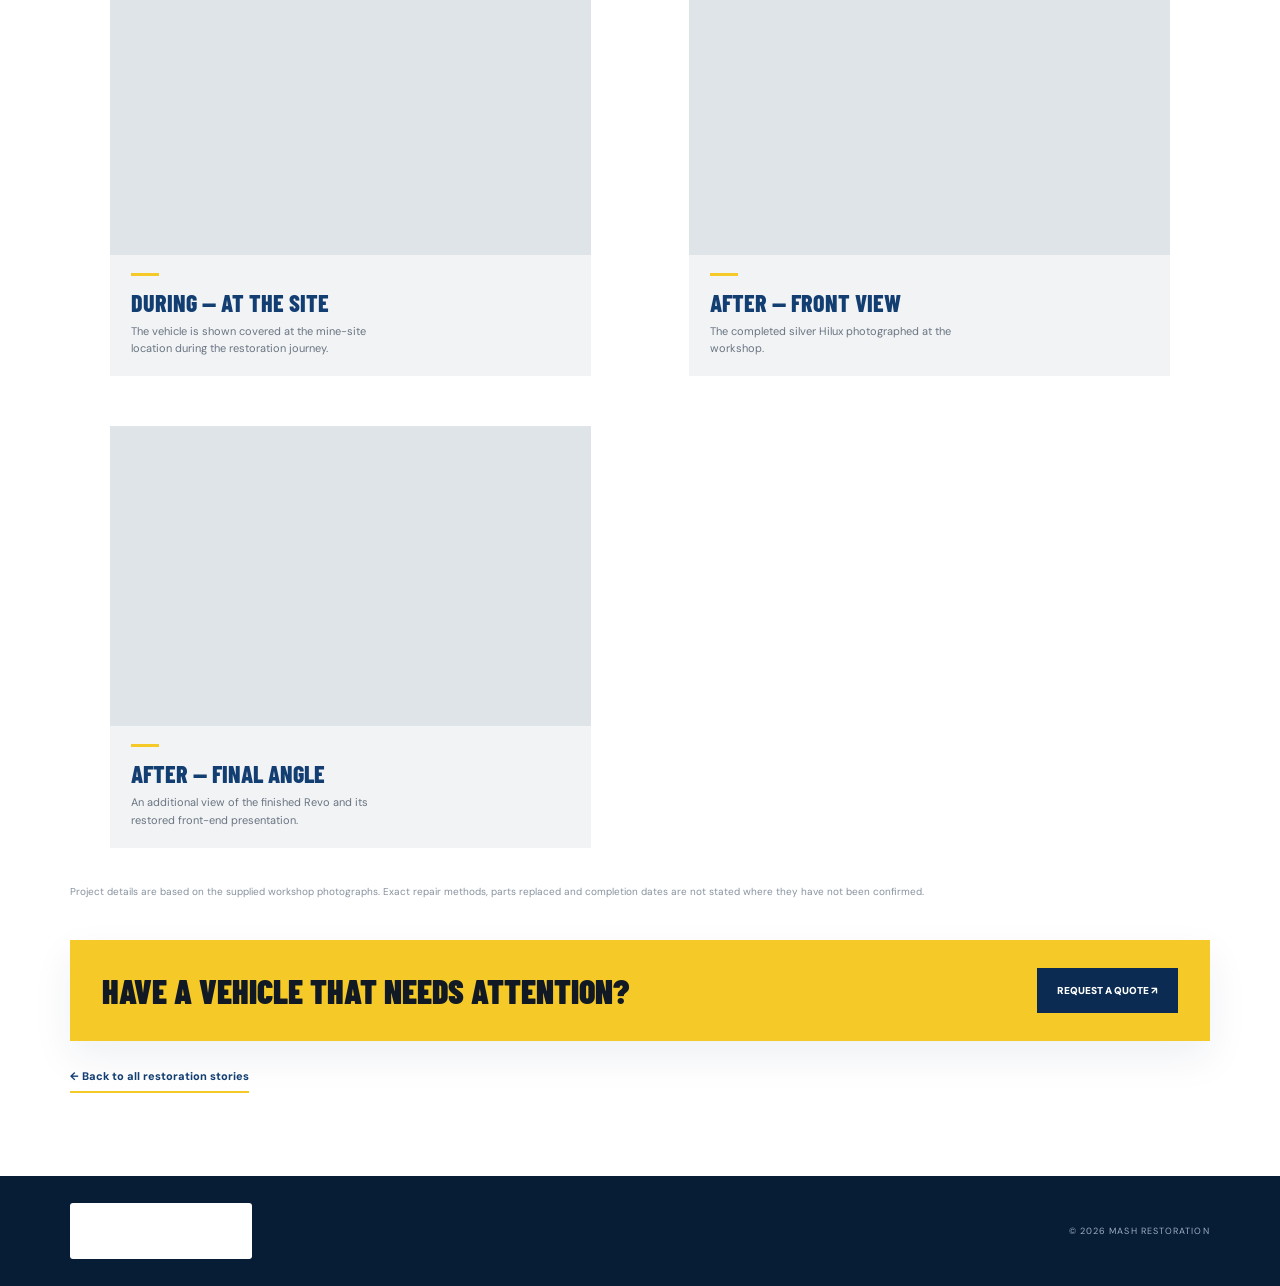
==== commit 4a92eb02: "Use the traced original Mash logo on the site header and footer" ====
--- a/hilux-agx7577.html
+++ b/hilux-agx7577.html
@@ -1 +1 @@
-<!doctype html><html lang="en"><head><meta charset="utf-8"><meta name="viewport" content="width=device-width,initial-scale=1"><meta name="theme-color" content="#0b2b52"><meta name="description" content="See the silver Toyota Hilux Revo AGX 7577 restoration story by Mash Restoration Panel Beaters in Bulawayo."><meta property="og:image" content="assets/hilux-gallery-sprite.webp"><title>Toyota Hilux Revo AGX 7577 Restoration | Mash Restoration</title><link rel="preconnect" href="https://fonts.googleapis.com"><link href="https://fonts.googleapis.com/css2?family=Barlow+Condensed:wght@500;600;700;800;900&family=DM+Sans:wght@400;500;600;700&display=swap" rel="stylesheet"><link rel="stylesheet" href="styles.css"><link rel="stylesheet" href="enhancements.css"><link rel="stylesheet" href="flagship.css"><link rel="stylesheet" href="finish.css"></head><body><header class="site-header"><a class="brand" href="index.html"><img class="brand-logo" src="assets/mash-restoration-logo.jpg" alt="Mash Restoration Panel Beaters"></a><button class="menu-toggle" aria-label="Open navigation" aria-expanded="false">☰</button><nav class="nav subpage-nav"><a href="index.html#services">Services</a><a href="/#work">Our work</a><a href="hilux-legend45.html">Legend 45</a><a href="hilux-agx7577.html">AGX 7577</a><a href="hilux-single-cab.html">Single cab</a><a class="nav-cta" href="index.html#quote">Get a quote ↗</a></nav></header><section class="detail-hero"><div class="section-wrap"><div class="detail-crumb"><a href="index.html#work">OUR WORK</a> / RESTORATION STORY</div><h1>TOYOTA HILUX<br><em>REVO · AGX 7577.</em></h1><p>A silver Toyota Hilux Revo, registration AGX 7577, documented from accident damage at a mine site through to its completed exterior presentation.</p></div></section><main class="detail-content section-wrap"><div class="detail-intro"><div><div class="section-kicker">THE RESTORATION JOURNEY</div><h2>FROM ARRIVAL<br>TO <span style="color:#123e72">HANDOVER.</span></h2></div><p>Each vehicle has its own restoration story. Explore the supplied workshop photographs by stage, from the initial condition and repair process through to the finished vehicle.</p></div><div class="detail-photo-grid"><figure class="detail-photo large"><div class="photo-sprite sprite-3" role="img" aria-label="BEFORE — DAMAGE — Toyota Hilux"></div><figcaption><strong>BEFORE — DAMAGE</strong><p>The supplied photograph shows windscreen and body damage on the Hilux at the site.</p></figcaption></figure><figure class="detail-photo "><div class="photo-sprite sprite-4" role="img" aria-label="DURING — AT THE SITE — Toyota Hilux"></div><figcaption><strong>DURING — AT THE SITE</strong><p>The vehicle is shown covered at the mine-site location during the restoration journey.</p></figcaption></figure><figure class="detail-photo "><div class="photo-sprite sprite-5" role="img" aria-label="AFTER — FRONT VIEW — Toyota Hilux"></div><figcaption><strong>AFTER — FRONT VIEW</strong><p>The completed silver Hilux photographed at the workshop.</p></figcaption></figure><figure class="detail-photo "><div class="photo-sprite sprite-6" role="img" aria-label="AFTER — FINAL ANGLE — Toyota Hilux"></div><figcaption><strong>AFTER — FINAL ANGLE</strong><p>An additional view of the finished Revo and its restored front-end presentation.</p></figcaption></figure></div><p class="detail-note">Project details are based on the supplied workshop photographs. Exact repair methods, parts replaced and completion dates are not stated where they have not been confirmed.</p><div class="detail-cta"><h2>HAVE A VEHICLE THAT NEEDS ATTENTION?</h2><a href="index.html#quote">REQUEST A QUOTE ↗</a></div><p class="detail-back"><a href="/#work">← Back to all restoration stories</a></p></main><footer class="footer"><a class="brand brand-light" href="index.html"><img class="brand-logo" src="assets/mash-restoration-logo.jpg" alt="Mash Restoration Panel Beaters"></a><span>© <span id="year"></span> MASH RESTORATION</span></footer><script>document.getElementById('year').textContent=new Date().getFullYear()</script><script src="flagship.js"></script><script src="finish.js"></script><script>const mt=document.querySelector(".menu-toggle"),nv=document.querySelector(".subpage-nav");mt?.addEventListener("click",()=>{const o=nv.classList.toggle("open");mt.setAttribute("aria-expanded",String(o))});nv?.querySelectorAll("a").forEach(a=>a.addEventListener("click",()=>{nv.classList.remove("open");mt?.setAttribute("aria-expanded","false")}));</script></body></html>+<!doctype html><html lang="en"><head><meta charset="utf-8"><meta name="viewport" content="width=device-width,initial-scale=1"><meta name="theme-color" content="#0b2b52"><meta name="description" content="See the silver Toyota Hilux Revo AGX 7577 restoration story by Mash Restoration Panel Beaters in Bulawayo."><meta property="og:image" content="assets/hilux-gallery-sprite.webp"><title>Toyota Hilux Revo AGX 7577 Restoration | Mash Restoration</title><link rel="preconnect" href="https://fonts.googleapis.com"><link href="https://fonts.googleapis.com/css2?family=Barlow+Condensed:wght@500;600;700;800;900&family=DM+Sans:wght@400;500;600;700&display=swap" rel="stylesheet"><link rel="stylesheet" href="styles.css"><link rel="stylesheet" href="enhancements.css"><link rel="stylesheet" href="flagship.css"><link rel="stylesheet" href="finish.css"></head><body><header class="site-header"><a class="brand" href="index.html"><img class="brand-logo" src="assets/mash-logo.svg" alt="Mash Restoration Panel Beaters"></a><button class="menu-toggle" aria-label="Open navigation" aria-expanded="false">☰</button><nav class="nav subpage-nav"><a href="index.html#services">Services</a><a href="/#work">Our work</a><a href="hilux-legend45.html">Legend 45</a><a href="hilux-agx7577.html">AGX 7577</a><a href="hilux-single-cab.html">Single cab</a><a class="nav-cta" href="index.html#quote">Get a quote ↗</a></nav></header><section class="detail-hero"><div class="section-wrap"><div class="detail-crumb"><a href="index.html#work">OUR WORK</a> / RESTORATION STORY</div><h1>TOYOTA HILUX<br><em>REVO · AGX 7577.</em></h1><p>A silver Toyota Hilux Revo, registration AGX 7577, documented from accident damage at a mine site through to its completed exterior presentation.</p></div></section><main class="detail-content section-wrap"><div class="detail-intro"><div><div class="section-kicker">THE RESTORATION JOURNEY</div><h2>FROM ARRIVAL<br>TO <span style="color:#123e72">HANDOVER.</span></h2></div><p>Each vehicle has its own restoration story. Explore the supplied workshop photographs by stage, from the initial condition and repair process through to the finished vehicle.</p></div><div class="detail-photo-grid"><figure class="detail-photo large"><div class="photo-sprite sprite-3" role="img" aria-label="BEFORE — DAMAGE — Toyota Hilux"></div><figcaption><strong>BEFORE — DAMAGE</strong><p>The supplied photograph shows windscreen and body damage on the Hilux at the site.</p></figcaption></figure><figure class="detail-photo "><div class="photo-sprite sprite-4" role="img" aria-label="DURING — AT THE SITE — Toyota Hilux"></div><figcaption><strong>DURING — AT THE SITE</strong><p>The vehicle is shown covered at the mine-site location during the restoration journey.</p></figcaption></figure><figure class="detail-photo "><div class="photo-sprite sprite-5" role="img" aria-label="AFTER — FRONT VIEW — Toyota Hilux"></div><figcaption><strong>AFTER — FRONT VIEW</strong><p>The completed silver Hilux photographed at the workshop.</p></figcaption></figure><figure class="detail-photo "><div class="photo-sprite sprite-6" role="img" aria-label="AFTER — FINAL ANGLE — Toyota Hilux"></div><figcaption><strong>AFTER — FINAL ANGLE</strong><p>An additional view of the finished Revo and its restored front-end presentation.</p></figcaption></figure></div><p class="detail-note">Project details are based on the supplied workshop photographs. Exact repair methods, parts replaced and completion dates are not stated where they have not been confirmed.</p><div class="detail-cta"><h2>HAVE A VEHICLE THAT NEEDS ATTENTION?</h2><a href="index.html#quote">REQUEST A QUOTE ↗</a></div><p class="detail-back"><a href="/#work">← Back to all restoration stories</a></p></main><footer class="footer"><a class="brand brand-light" href="index.html"><img class="brand-logo" src="assets/mash-logo.svg" alt="Mash Restoration Panel Beaters"></a><span>© <span id="year"></span> MASH RESTORATION</span></footer><script>document.getElementById('year').textContent=new Date().getFullYear()</script><script src="flagship.js"></script><script src="finish.js"></script><script>const mt=document.querySelector(".menu-toggle"),nv=document.querySelector(".subpage-nav");mt?.addEventListener("click",()=>{const o=nv.classList.toggle("open");mt.setAttribute("aria-expanded",String(o))});nv?.querySelectorAll("a").forEach(a=>a.addEventListener("click",()=>{nv.classList.remove("open");mt?.setAttribute("aria-expanded","false")}));</script></body></html>
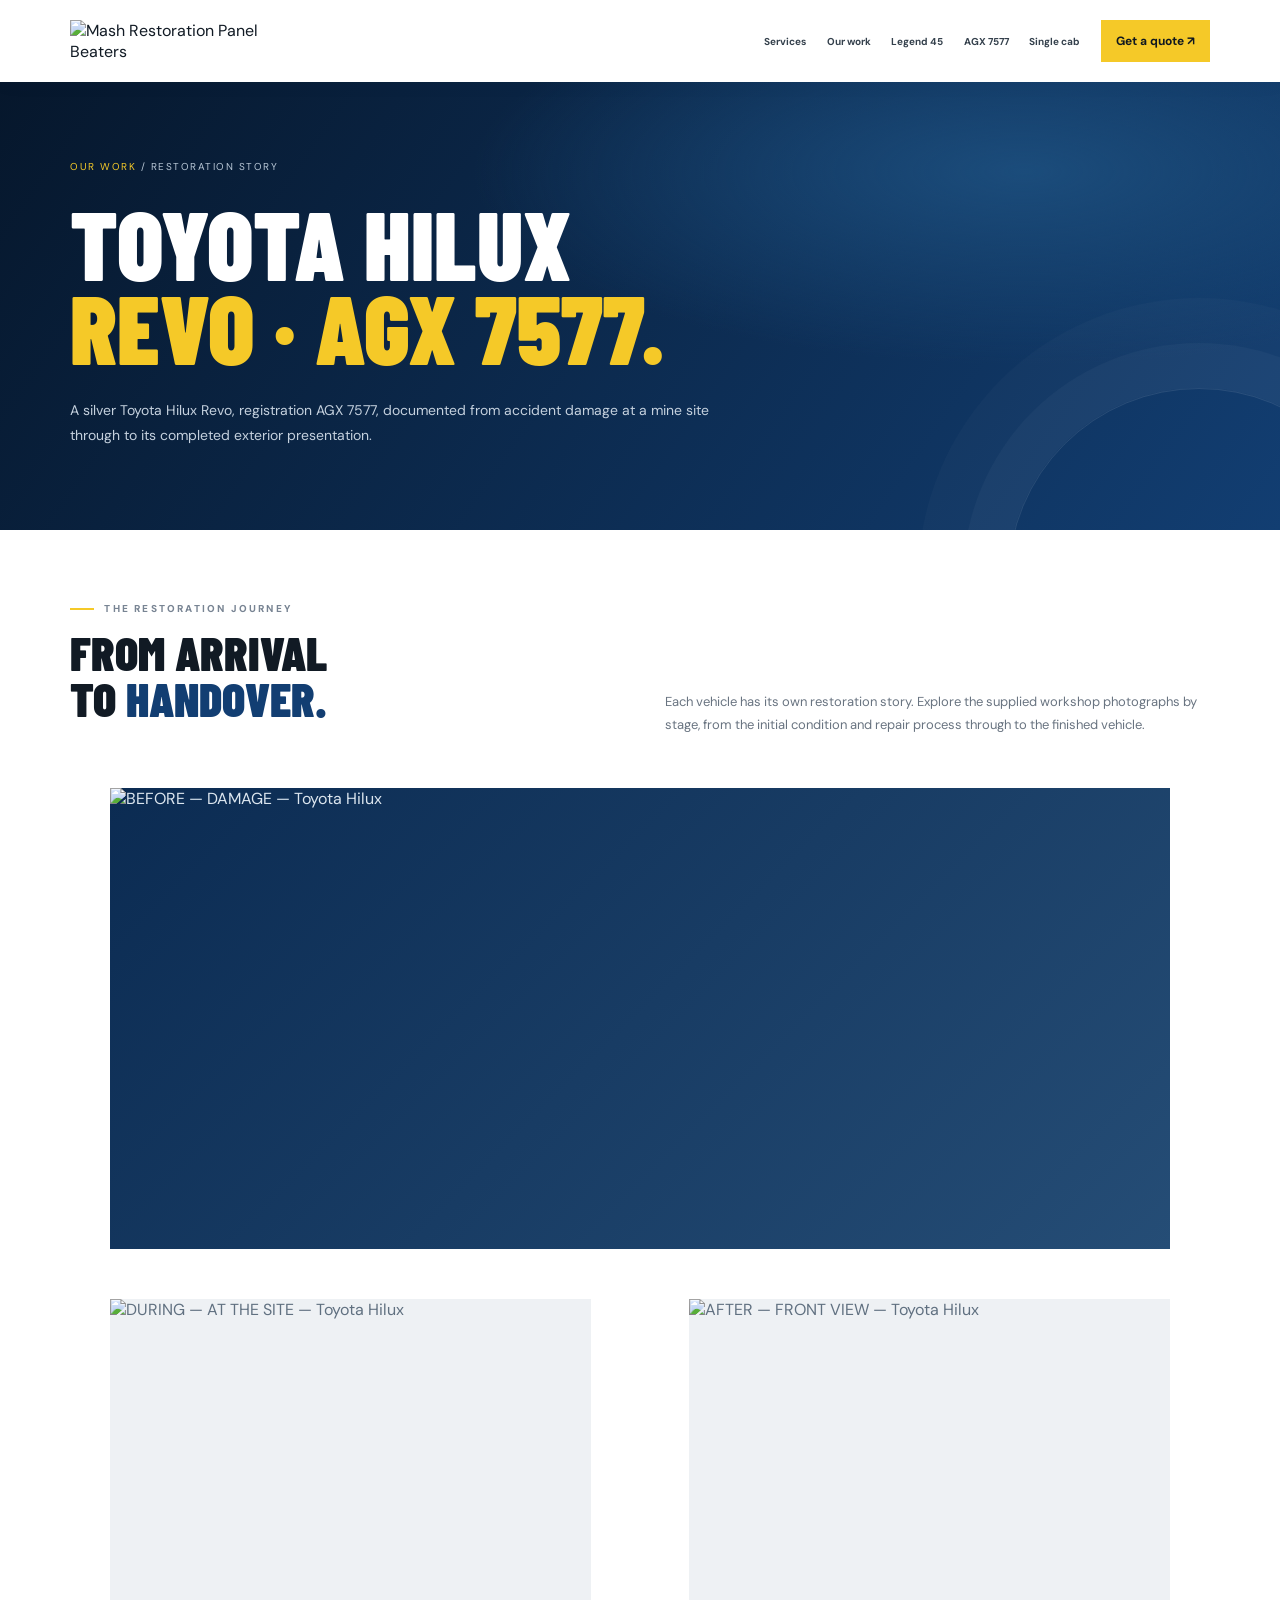
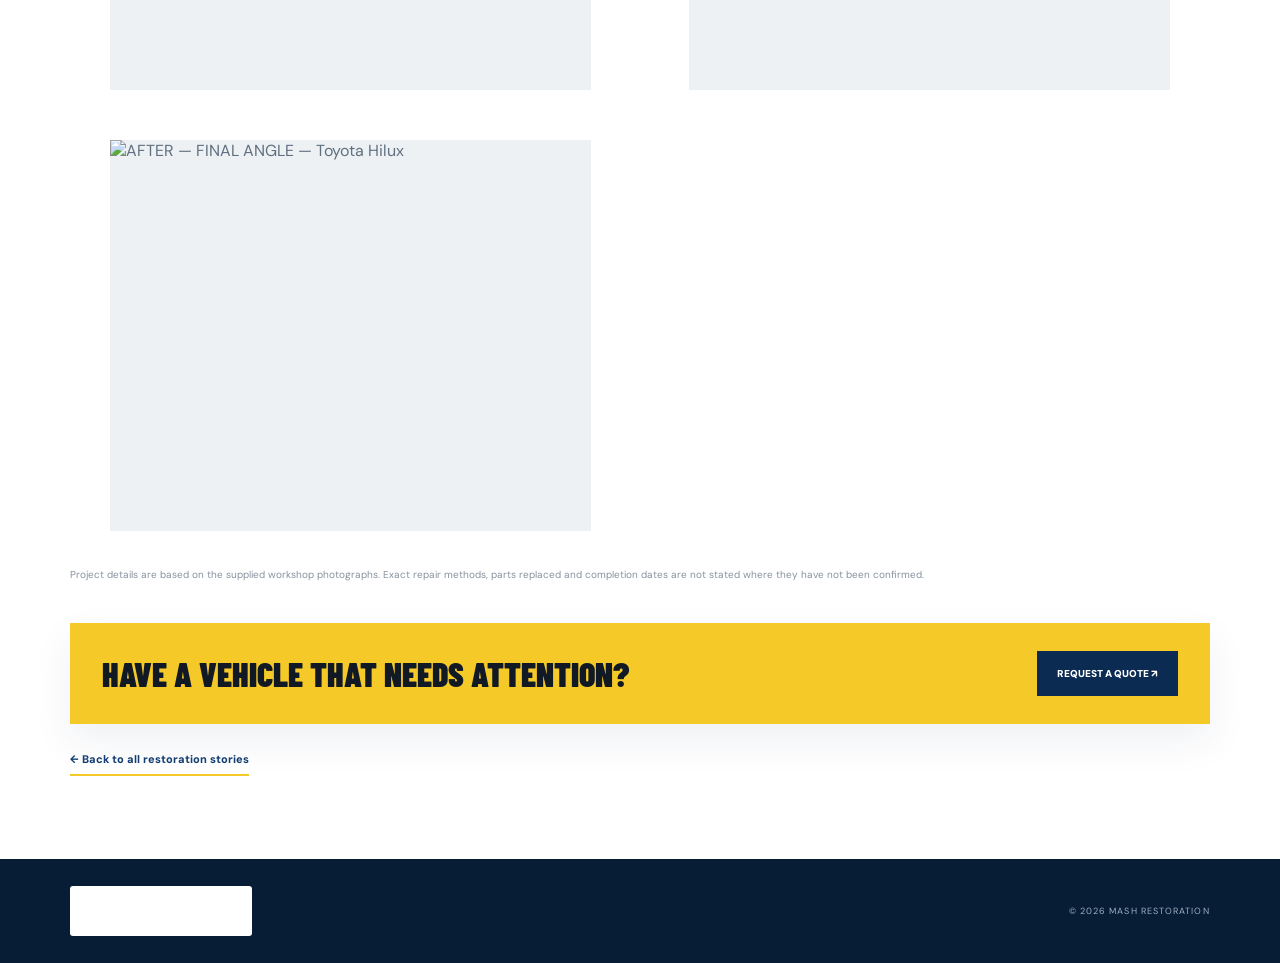
==== commit efc2fe6a: "Connect case-study pages to the original hosted Hilux photographs and logo" ====
--- a/hilux-agx7577.html
+++ b/hilux-agx7577.html
@@ -1 +1 @@
-<!doctype html><html lang="en"><head><meta charset="utf-8"><meta name="viewport" content="width=device-width,initial-scale=1"><meta name="theme-color" content="#0b2b52"><meta name="description" content="See the silver Toyota Hilux Revo AGX 7577 restoration story by Mash Restoration Panel Beaters in Bulawayo."><meta property="og:image" content="assets/hilux-gallery-sprite.webp"><title>Toyota Hilux Revo AGX 7577 Restoration | Mash Restoration</title><link rel="preconnect" href="https://fonts.googleapis.com"><link href="https://fonts.googleapis.com/css2?family=Barlow+Condensed:wght@500;600;700;800;900&family=DM+Sans:wght@400;500;600;700&display=swap" rel="stylesheet"><link rel="stylesheet" href="styles.css"><link rel="stylesheet" href="enhancements.css"><link rel="stylesheet" href="flagship.css"><link rel="stylesheet" href="finish.css"></head><body><header class="site-header"><a class="brand" href="index.html"><img class="brand-logo" src="assets/mash-logo.svg" alt="Mash Restoration Panel Beaters"></a><button class="menu-toggle" aria-label="Open navigation" aria-expanded="false">☰</button><nav class="nav subpage-nav"><a href="index.html#services">Services</a><a href="/#work">Our work</a><a href="hilux-legend45.html">Legend 45</a><a href="hilux-agx7577.html">AGX 7577</a><a href="hilux-single-cab.html">Single cab</a><a class="nav-cta" href="index.html#quote">Get a quote ↗</a></nav></header><section class="detail-hero"><div class="section-wrap"><div class="detail-crumb"><a href="index.html#work">OUR WORK</a> / RESTORATION STORY</div><h1>TOYOTA HILUX<br><em>REVO · AGX 7577.</em></h1><p>A silver Toyota Hilux Revo, registration AGX 7577, documented from accident damage at a mine site through to its completed exterior presentation.</p></div></section><main class="detail-content section-wrap"><div class="detail-intro"><div><div class="section-kicker">THE RESTORATION JOURNEY</div><h2>FROM ARRIVAL<br>TO <span style="color:#123e72">HANDOVER.</span></h2></div><p>Each vehicle has its own restoration story. Explore the supplied workshop photographs by stage, from the initial condition and repair process through to the finished vehicle.</p></div><div class="detail-photo-grid"><figure class="detail-photo large"><div class="photo-sprite sprite-3" role="img" aria-label="BEFORE — DAMAGE — Toyota Hilux"></div><figcaption><strong>BEFORE — DAMAGE</strong><p>The supplied photograph shows windscreen and body damage on the Hilux at the site.</p></figcaption></figure><figure class="detail-photo "><div class="photo-sprite sprite-4" role="img" aria-label="DURING — AT THE SITE — Toyota Hilux"></div><figcaption><strong>DURING — AT THE SITE</strong><p>The vehicle is shown covered at the mine-site location during the restoration journey.</p></figcaption></figure><figure class="detail-photo "><div class="photo-sprite sprite-5" role="img" aria-label="AFTER — FRONT VIEW — Toyota Hilux"></div><figcaption><strong>AFTER — FRONT VIEW</strong><p>The completed silver Hilux photographed at the workshop.</p></figcaption></figure><figure class="detail-photo "><div class="photo-sprite sprite-6" role="img" aria-label="AFTER — FINAL ANGLE — Toyota Hilux"></div><figcaption><strong>AFTER — FINAL ANGLE</strong><p>An additional view of the finished Revo and its restored front-end presentation.</p></figcaption></figure></div><p class="detail-note">Project details are based on the supplied workshop photographs. Exact repair methods, parts replaced and completion dates are not stated where they have not been confirmed.</p><div class="detail-cta"><h2>HAVE A VEHICLE THAT NEEDS ATTENTION?</h2><a href="index.html#quote">REQUEST A QUOTE ↗</a></div><p class="detail-back"><a href="/#work">← Back to all restoration stories</a></p></main><footer class="footer"><a class="brand brand-light" href="index.html"><img class="brand-logo" src="assets/mash-logo.svg" alt="Mash Restoration Panel Beaters"></a><span>© <span id="year"></span> MASH RESTORATION</span></footer><script>document.getElementById('year').textContent=new Date().getFullYear()</script><script src="flagship.js"></script><script src="finish.js"></script><script>const mt=document.querySelector(".menu-toggle"),nv=document.querySelector(".subpage-nav");mt?.addEventListener("click",()=>{const o=nv.classList.toggle("open");mt.setAttribute("aria-expanded",String(o))});nv?.querySelectorAll("a").forEach(a=>a.addEventListener("click",()=>{nv.classList.remove("open");mt?.setAttribute("aria-expanded","false")}));</script></body></html>+<!doctype html><html lang="en"><head><meta charset="utf-8"><meta name="viewport" content="width=device-width,initial-scale=1"><meta name="theme-color" content="#0b2b52"><meta name="description" content="See the silver Toyota Hilux Revo AGX 7577 restoration story by Mash Restoration Panel Beaters in Bulawayo."><meta property="og:image" content="https://d2ol7oe51mr4n9.cloudfront.net/user_3JlBxAyut4hiS7XHQife3mH61Ba/45d93336-cf25-4861-8465-202a260b5c2f.webp"><title>Toyota Hilux Revo AGX 7577 Restoration | Mash Restoration</title><link rel="preconnect" href="https://fonts.googleapis.com"><link href="https://fonts.googleapis.com/css2?family=Barlow+Condensed:wght@500;600;700;800;900&family=DM+Sans:wght@400;500;600;700&display=swap" rel="stylesheet"><link rel="stylesheet" href="styles.css"><link rel="stylesheet" href="enhancements.css"><link rel="stylesheet" href="flagship.css"><link rel="stylesheet" href="finish.css"></head><body><header class="site-header"><a class="brand" href="index.html"><img class="brand-logo" src="https://d2ol7oe51mr4n9.cloudfront.net/user_3JlBxAyut4hiS7XHQife3mH61Ba/f2b5f409-7bd5-49a5-b932-4a6ba7f1d89b.jpg" alt="Mash Restoration Panel Beaters"></a><button class="menu-toggle" aria-label="Open navigation" aria-expanded="false">☰</button><nav class="nav subpage-nav"><a href="index.html#services">Services</a><a href="/#work">Our work</a><a href="hilux-legend45.html">Legend 45</a><a href="hilux-agx7577.html">AGX 7577</a><a href="hilux-single-cab.html">Single cab</a><a class="nav-cta" href="index.html#quote">Get a quote ↗</a></nav></header><section class="detail-hero"><div class="section-wrap"><div class="detail-crumb"><a href="index.html#work">OUR WORK</a> / RESTORATION STORY</div><h1>TOYOTA HILUX<br><em>REVO · AGX 7577.</em></h1><p>A silver Toyota Hilux Revo, registration AGX 7577, documented from accident damage at a mine site through to its completed exterior presentation.</p></div></section><main class="detail-content section-wrap"><div class="detail-intro"><div><div class="section-kicker">THE RESTORATION JOURNEY</div><h2>FROM ARRIVAL<br>TO <span style="color:#123e72">HANDOVER.</span></h2></div><p>Each vehicle has its own restoration story. Explore the supplied workshop photographs by stage, from the initial condition and repair process through to the finished vehicle.</p></div><div class="detail-photo-grid"><figure class="detail-photo large"><img src="https://d2ol7oe51mr4n9.cloudfront.net/user_3JlBxAyut4hiS7XHQife3mH61Ba/0ffdbeb0-6ca0-49a5-87b9-fdbe1a0491f4.webp" alt="BEFORE — DAMAGE — Toyota Hilux" loading="lazy" decoding="async"><figcaption><strong>BEFORE — DAMAGE</strong><p>The supplied photograph shows windscreen and body damage on the Hilux at the site.</p></figcaption></figure><figure class="detail-photo "><img src="https://d2ol7oe51mr4n9.cloudfront.net/user_3JlBxAyut4hiS7XHQife3mH61Ba/52556d25-89c3-46d3-a351-764a6cfab56e.webp" alt="DURING — AT THE SITE — Toyota Hilux" loading="lazy" decoding="async"><figcaption><strong>DURING — AT THE SITE</strong><p>The vehicle is shown covered at the mine-site location during the restoration journey.</p></figcaption></figure><figure class="detail-photo "><img src="https://d2ol7oe51mr4n9.cloudfront.net/user_3JlBxAyut4hiS7XHQife3mH61Ba/45d93336-cf25-4861-8465-202a260b5c2f.webp" alt="AFTER — FRONT VIEW — Toyota Hilux" loading="lazy" decoding="async"><figcaption><strong>AFTER — FRONT VIEW</strong><p>The completed silver Hilux photographed at the workshop.</p></figcaption></figure><figure class="detail-photo "><img src="https://d2ol7oe51mr4n9.cloudfront.net/user_3JlBxAyut4hiS7XHQife3mH61Ba/ad9baace-c7c9-465d-95ff-cd644d9674d1.webp" alt="AFTER — FINAL ANGLE — Toyota Hilux" loading="lazy" decoding="async"><figcaption><strong>AFTER — FINAL ANGLE</strong><p>An additional view of the finished Revo and its restored front-end presentation.</p></figcaption></figure></div><p class="detail-note">Project details are based on the supplied workshop photographs. Exact repair methods, parts replaced and completion dates are not stated where they have not been confirmed.</p><div class="detail-cta"><h2>HAVE A VEHICLE THAT NEEDS ATTENTION?</h2><a href="index.html#quote">REQUEST A QUOTE ↗</a></div><p class="detail-back"><a href="/#work">← Back to all restoration stories</a></p></main><footer class="footer"><a class="brand brand-light" href="index.html"><img class="brand-logo" src="https://d2ol7oe51mr4n9.cloudfront.net/user_3JlBxAyut4hiS7XHQife3mH61Ba/f2b5f409-7bd5-49a5-b932-4a6ba7f1d89b.jpg" alt="Mash Restoration Panel Beaters"></a><span>© <span id="year"></span> MASH RESTORATION</span></footer><script>document.getElementById('year').textContent=new Date().getFullYear()</script><script src="flagship.js"></script><script src="finish.js"></script><script>const mt=document.querySelector(".menu-toggle"),nv=document.querySelector(".subpage-nav");mt?.addEventListener("click",()=>{const o=nv.classList.toggle("open");mt.setAttribute("aria-expanded",String(o))});nv?.querySelectorAll("a").forEach(a=>a.addEventListener("click",()=>{nv.classList.remove("open");mt?.setAttribute("aria-expanded","false")}));</script></body></html>
